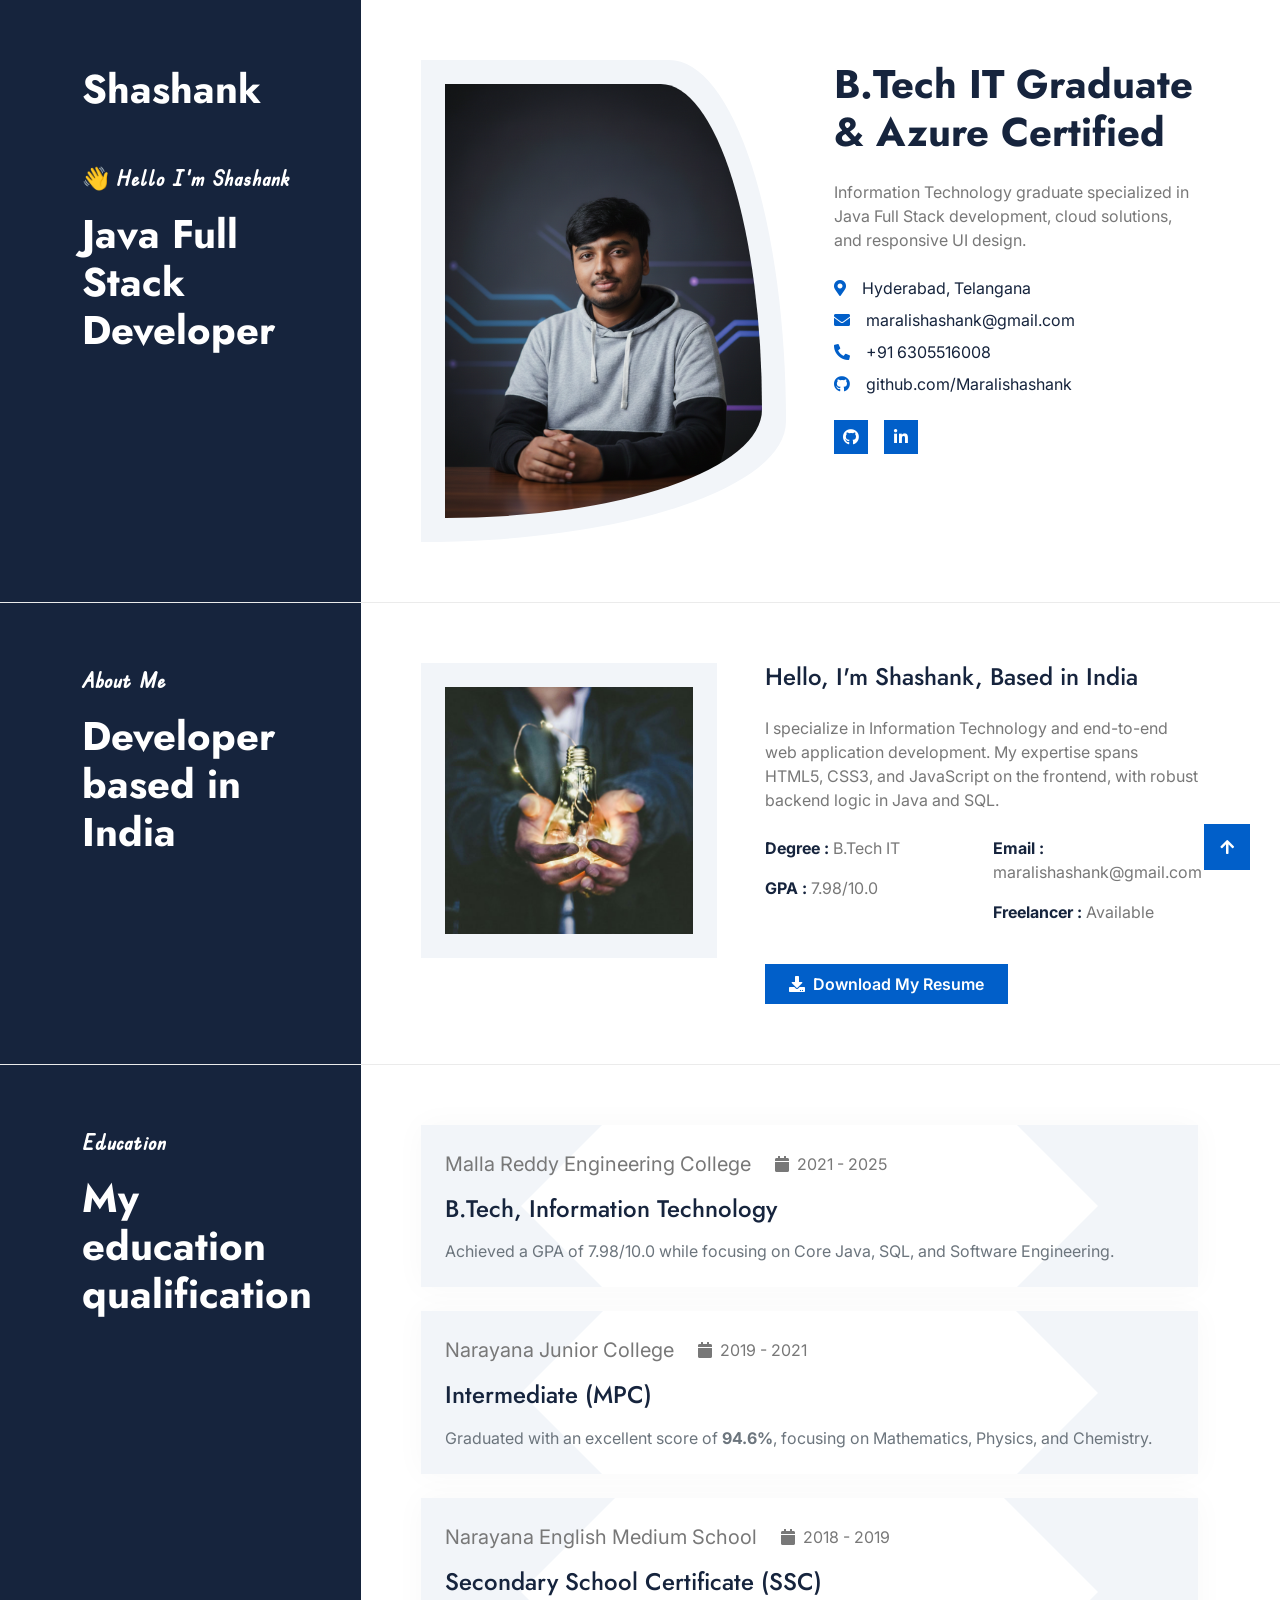
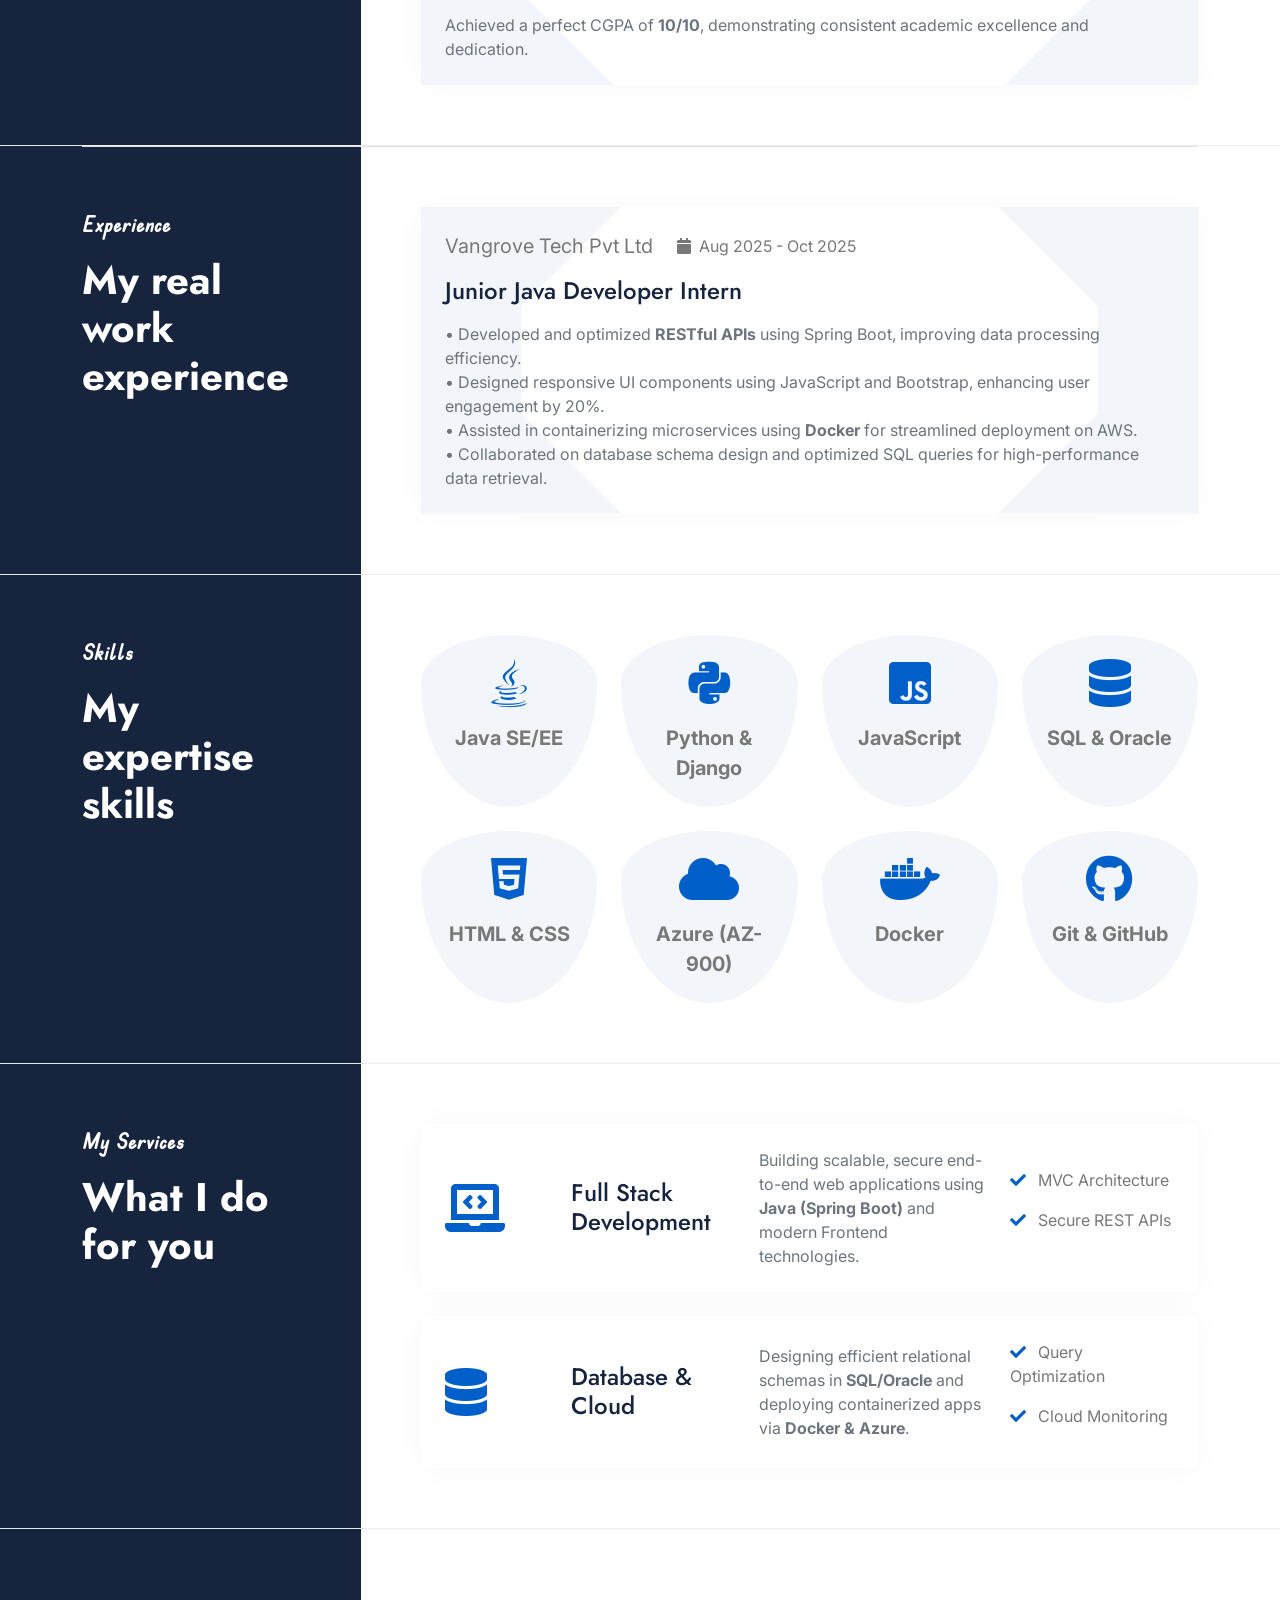
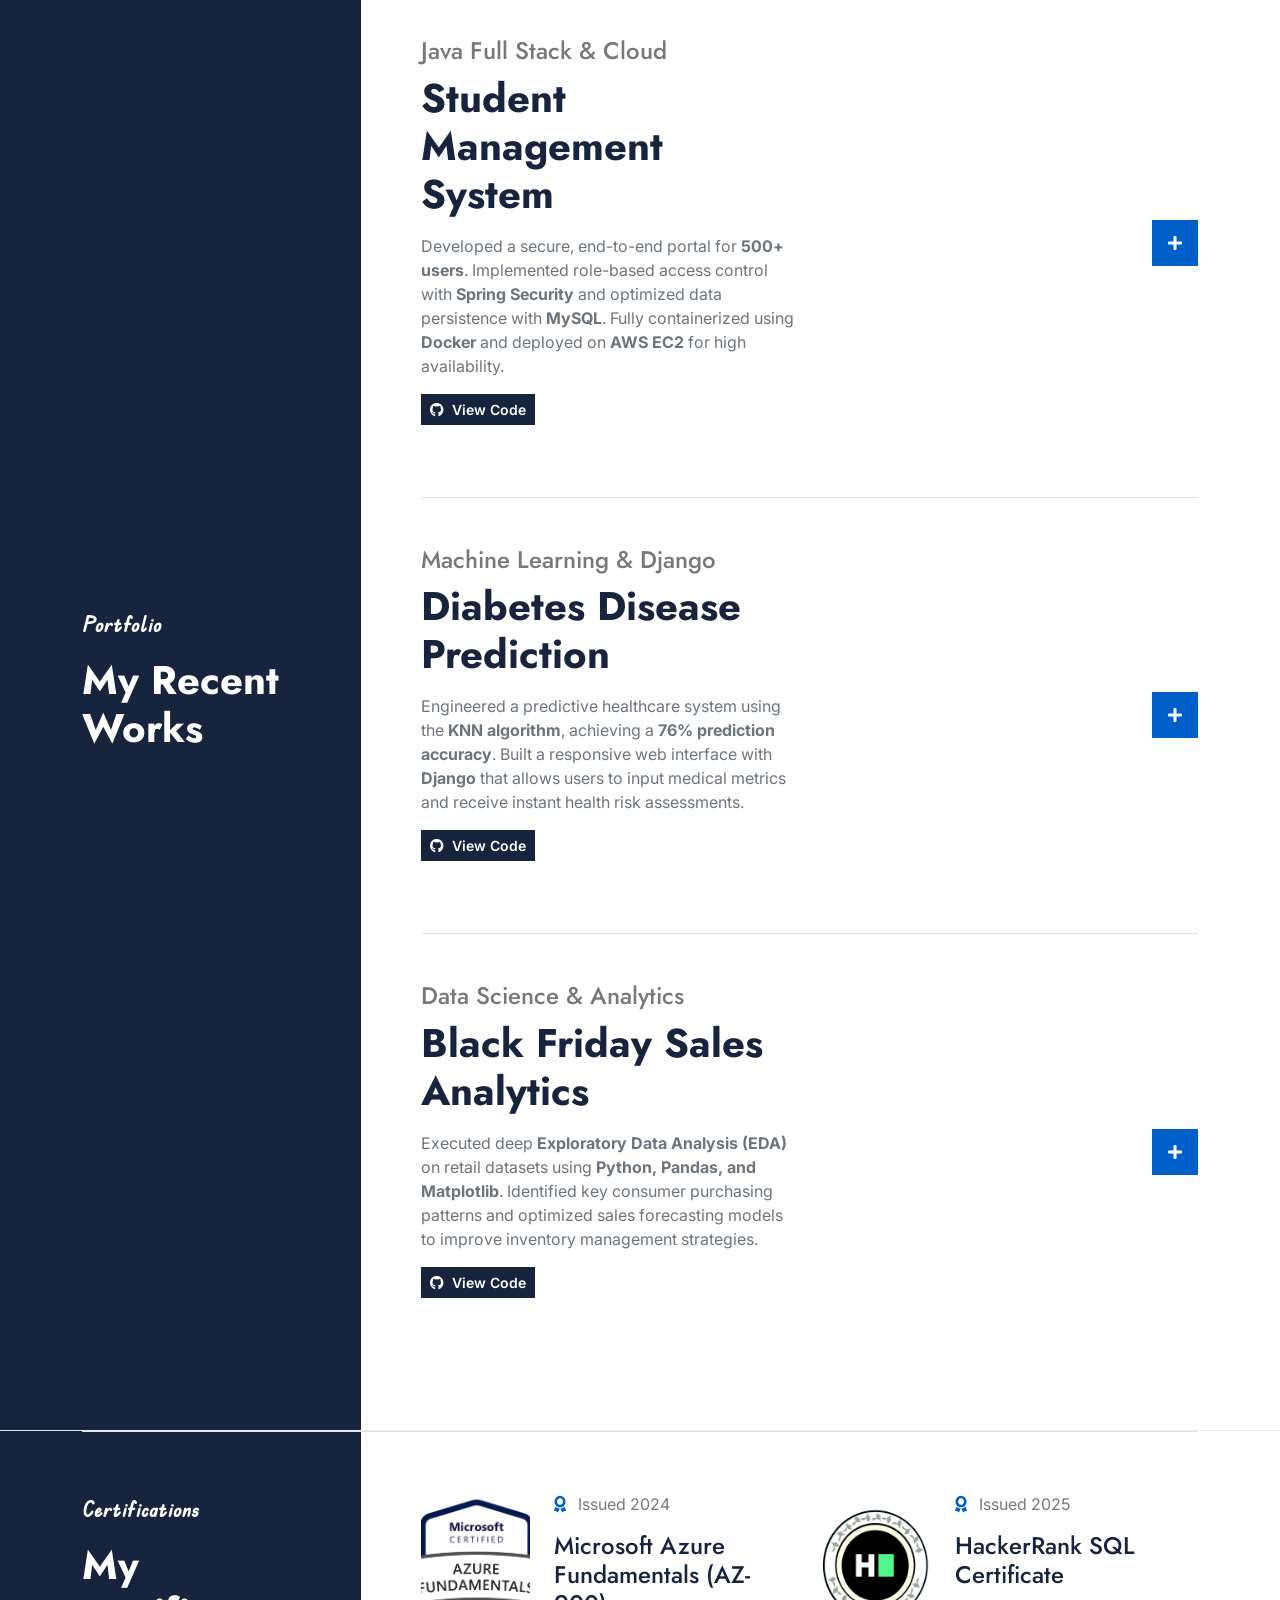
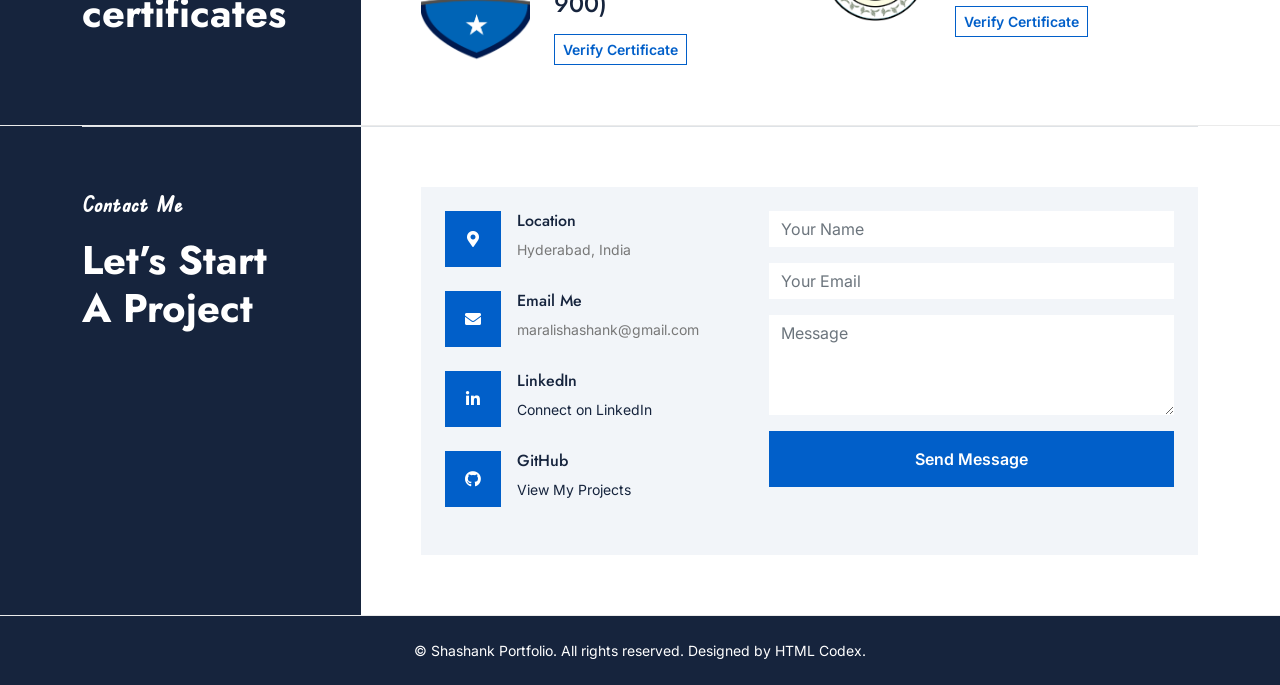
==== index.html @ cb6fc195 "Add files via upload" ====
<!DOCTYPE html>
<html lang="en">

    <head>
        <meta charset="utf-8">
        <title>Shashank portfolio</title>
        <meta content="width=device-width, initial-scale=1.0" name="viewport">
        <meta content="" name="keywords">
        <meta content="" name="description">

        <link rel="preconnect" href="https://fonts.googleapis.com">
        <link rel="preconnect" href="https://fonts.gstatic.com" crossorigin>
        <link href="https://fonts.googleapis.com/css2?family=Inter:wght@100..900&family=Edu+TAS+Beginner:wght@400..700&family=Jost:ital,wght@0,100..900;1,100..900&display=swap" rel="stylesheet">

        <link rel="stylesheet" href="https://use.fontawesome.com/releases/v5.15.4/css/all.css"/>
        <link href="https://cdn.jsdelivr.net/npm/bootstrap-icons@1.4.1/font/bootstrap-icons.css" rel="stylesheet">

        <link rel="stylesheet" href="lib/animate/animate.min.css"/>
        <link href="lib/lightbox/css/lightbox.min.css" rel="stylesheet">
        <link href="lib/owlcarousel/assets/owl.carousel.min.css" rel="stylesheet">


        <link href="css/bootstrap.min.css" rel="stylesheet">

        <link href="css/style.css" rel="stylesheet">
    </head>

    <body>

        <div id="spinner" class="show bg-white position-fixed translate-middle w-100 vh-100 top-50 start-50 d-flex align-items-center justify-content-center">
            <div class="spinner-border text-primary" style="width: 3rem; height: 3rem;" role="status">
                <span class="sr-only">Loading...</span>
            </div>
        </div>
        <div class="container-fluid" id="pigraHome">
            <div class="container">
                <div class="row g-0">
                    <div class="col-12 col-lg-3">
                        <div class="header-content bg-dark h-100 pt-6 pe-6 pb-6">
                            <a href="index.html" class="navbar-brand d-inline-flex pb-5 wow fadeInUp" data-wow-delay="0.1s">
                                <h1 class="display-6 text-white mb-0">Shashank</h1>
                            </a>
                            <div class="text-start d-flex flex-column justify-content-center wow fadeInUp" data-wow-delay="0.3s">
                                <p class="text-white sub-title">👋 Hello I'm Shashank</p>
                                <h1 class="display-6 text-white mb-0">Java Full Stack Developer</h1>
                            </div>
                        </div>
                    </div>
                    <div class="col-12 col-lg-9">
                        <div class="header-img d-flex h-100 pt-6 ps-6 pb-6">
                            <div class="row g-5">
                                <div class="col-xl-6 wow fadeInUp" data-wow-delay="0.1s">
                                    <div class="bg-light p-4" style="border-radius: 68% 32% 100% 0% / 0% 75% 25% 100%;">
                                        <img src="img/header-img.png" class="img-fluid w-100" style="border-radius: 68% 32% 100% 0% / 0% 75% 25% 100%;" alt="Image">
                                    </div>
                                </div>
                                <div class="col-xl-6 wow fadeInUp" data-wow-delay="0.3s">
                                    <h1 class="display-6 mb-4">B.Tech IT Graduate & Azure Certified</h1>
                                    <p class="mb-4">Information Technology graduate specialized in Java Full Stack development, cloud solutions, and responsive UI design.
                                    </p>
                                    <div class="d-flex align-items-center mb-2">
                                        <i class="fas fa-map-marker-alt text-primary me-3"></i>
                                        <p class="text-dark mb-0">Hyderabad, Telangana</p>
                                    </div>
                                    <div class="d-flex align-items-center mb-2">
                                        <i class="fas fa-envelope text-primary me-3"></i>
                                        <p class="text-dark mb-0">maralishashank@gmail.com</p>
                                    </div>
                                    <div class="d-flex align-items-center mb-2">
                                        <i class="fa fa-phone-alt text-primary me-3"></i>
                                        <p class="text-dark mb-0">+91 6305516008</p>
                                    </div>
                                    <div class="d-flex align-items-center mb-4 text-start">
                                        <i class="fab fa-github text-primary me-3"></i>
                                        <p class="text-dark mb-0">github.com/Maralishashank</p>
                                    </div>
                                    <div class="d-flex">
                                        <a class="btn btn-primary btn-sm-square me-3" href="https://github.com/Maralishashank"><i class="fab fa-github text-white"></i></a>
                                        <a class="btn btn-primary btn-sm-square me-3" href="https://linkedin.com/in/marali-shashank"><i class="fab fa-linkedin-in text-white"></i></a>
                                    </div>
                                </div>
                            </div>
                        </div>
                    </div>
                </div>
            </div>
        </div>
        <div class="container-fluid" id="pigraAbout">
            <div class="container">
                <div class="row g-0">
                    <div class="col-12 col-lg-3">
                        <div class="about-header bg-dark h-100 pt-6 pe-6 pb-6">
                            <div class="text-start d-flex flex-column justify-content-center wow fadeInUp" data-wow-delay="0.1s">
                                <p class="text-white sub-title">About Me</p>
                                <h1 class="display-6 text-white mb-0">Developer based in India</h1>
                            </div>
                        </div>
                    </div>
                    <div class="col-12 col-lg-9">
                        <div class="about-content h-100 pt-6 ps-6 pb-6">
                            <div class="row g-5">
                                <div class="col-xl-5">
                                    <div class="about-img bg-light p-4 wow fadeInUp" data-wow-delay="0.1s">
                                        <img src="img/about.jpg" class="img-fluid w-100" alt="Image">
                                        <div class="sosial-icon">
                                            <a class="btn btn-primary btn-sm-square mb-3" href="https://github.com/Maralishashank"><i class="fab fa-github text-white"></i></a>
                                            <a class="btn btn-primary btn-sm-square mb-3" href="https://linkedin.com/in/marali-shashank"><i class="fab fa-linkedin-in text-white"></i></a>
                                        </div>
                                    </div>
                                </div>
                                <div class="col-xl-7 wow fadeInUp" data-wow-delay="0.3s">
                                    <h4 class="mb-4">Hello, I'm Shashank, Based in India</h4>
                                    <p class="mb-4 text-start">I specialize in Information Technology and end-to-end web application development. My expertise spans HTML5, CSS3, and JavaScript on the frontend, with robust backend logic in Java and SQL.
                                    </p>
                                    <div class="row g-4 mb-4 text-start">
                                        <div class="col-6">
                                            <p><strong class="fw-bold text-dark">Degree :</strong> B.Tech IT</p>
                                            <p><strong class="fw-bold text-dark">GPA :</strong> 7.98/10.0</p>
                                        </div>
                                        <div class="col-6">
                                            <p><strong class="fw-bold text-dark">Email :</strong> maralishashank@gmail.com</p>
                                            <p><strong class="fw-bold text-dark">Freelancer :</strong> Available</p>
                                        </div>
                                    </div>
                                    <div class="text-start">
                                        <a href="img/resume.pdf" class="btn btn-primary py-2 px-4" download> <i class="fas fa-download me-2"></i>Download My Resume</a>
                                    </div>
                                </div>
                            </div>
                        </div>
                    </div>
                </div>
            </div>
        </div>
        <div class="container-fluid">
            <div class="container">
                <div class="row g-0">
                    <div class="col-lg-3">
                        <div class="education-header bg-dark h-100 pt-6 pe-6 pb-6">
                            <div class="text-start d-flex flex-column justify-content-center wow fadeInUp" data-wow-delay="0.1s">
                                <p class="text-white sub-title">Education</p>
                                <h1 class="display-6 text-white mb-0">My education qualification</h1>
                            </div>
                        </div>
                    </div>
                    <div class="col-lg-9">
                        <div class="education-content h-100 pt-6 ps-6 pb-6">
                            <div class="row g-4 text-start">
                                <div class="col-12">
                                    <div class="education-item rounded p-4 h-100 wow fadeInUp" data-wow-delay="0.1s">
                                        <div class="d-flex align-items-center mb-3">
                                            <p class="fs-5 mb-0 me-4">Malla Reddy Engineering College</p>
                                            <div>
                                                <span class="fa fa-calendar me-1"></span> 2021 - 2025
                                            </div>
                                        </div>
                                        <h4 class="mb-3">B.Tech, Information Technology</h4>
                                        <p class="mb-0 text-muted">Achieved a GPA of 7.98/10.0 while focusing on Core Java, SQL, and Software Engineering.</p>
                                    </div>
                                </div>
                                <div class="col-12">
                                    <div class="education-item rounded p-4 h-100 wow fadeInUp" data-wow-delay="0.3s">
                                        <div class="d-flex align-items-center mb-3">
                                            <p class="fs-5 mb-0 me-4">Narayana Junior College</p>
                                            <div>
                                                <span class="fa fa-calendar me-1"></span> 2019 - 2021
                                            </div>
                                        </div>
                                        <h4 class="mb-3">Intermediate (MPC)</h4>
                                        <p class="mb-0 text-muted">Graduated with an excellent score of <strong>94.6%</strong>, focusing on Mathematics, Physics, and Chemistry.</p>
                                    </div>
                                </div>
                                <div class="col-12">
                                    <div class="education-item rounded p-4 h-100 wow fadeInUp" data-wow-delay="0.5s">
                                        <div class="d-flex align-items-center mb-3">
                                            <p class="fs-5 mb-0 me-4">Narayana English Medium School</p>
                                            <div>
                                                <span class="fa fa-calendar me-1"></span> 2018 - 2019
                                            </div>
                                        </div>
                                        <h4 class="mb-3">Secondary School Certificate (SSC)</h4>
                                        <p class="mb-0 text-muted">Achieved a perfect CGPA of <strong>10/10</strong>, demonstrating consistent academic excellence and dedication.</p>
                                    </div>
                                </div>
                            </div>
                        </div>
                    </div>
                </div>
            </div>
        </div>
        <div class="container-fluid">
            <div class="container">
                <div class="row g-0 border-top">
                    <div class="col-lg-3">
                        <div class="experience-header bg-dark h-100 pt-6 pe-6 pb-6">
                            <div class="text-start d-flex flex-column justify-content-center wow fadeInUp" data-wow-delay="0.1s">
                                <p class="text-white sub-title">Experience</p>
                                <h1 class="display-6 text-white mb-0">My real work experience</h1>
                            </div>
                        </div>
                    </div>
                    <div class="col-lg-9">
                        <div class="experience-content h-100 pt-6 ps-6 pb-6">
                            <div class="row g-4 text-start">
                                <div class="col-12">
                                    <div class="experience-item rounded p-4 h-100 wow fadeInUp" data-wow-delay="0.1s">
                                        <div class="d-flex align-items-center mb-3">
                                            <p class="fs-5 mb-0 me-4">Vangrove Tech Pvt Ltd</p>
                                            <div><span class="fa fa-calendar me-1"></span> Aug 2025 - Oct 2025</div>
                                        </div>
                                        <h4 class="mb-3">Junior Java Developer Intern</h4>
                                        <p class="mb-0 text-muted">
                                            • Developed and optimized <strong>RESTful APIs</strong> using Spring Boot, improving data processing efficiency.<br>
                                            • Designed responsive UI components using JavaScript and Bootstrap, enhancing user engagement by 20%.<br>
                                            • Assisted in containerizing microservices using <strong>Docker</strong> for streamlined deployment on AWS.<br>
                                            • Collaborated on database schema design and optimized SQL queries for high-performance data retrieval.
                                        </p>
                                   </div>
                                </div>
                            </div>
                        </div>
                    </div>
                </div>
            </div>
        </div>
        <div class="container-fluid" id="pigraSkills">
            <div class="container">
                <div class="row g-0">
                    <div class="col-lg-3">
                        <div class="skills-header h-100 bg-dark pt-6 pe-6 pb-6 text-start">
                            <div class="text-start d-flex flex-column justify-content-center wow fadeInUp" data-wow-delay="0.1s">
                                <p class="text-white sub-title">Skills</p>
                                <h1 class="display-6 text-white mb-0">My expertise skills</h1>
                            </div>
                        </div>
                    </div>
                    <div class="col-lg-9">
                        <div class="skills-content h-100 pt-6 ps-6 pb-6">
                            <div class="row g-4">
                                <div class="col-6 col-md-4 col-lg-4 col-xl-3">
                                    <div class="skills-item text-center rounded p-4 h-100 wow fadeInUp" data-wow-delay="0.1s">
                                        <div class="text-primary text-center mb-3"><span class="fab fa-java fa-3x"></span></div>
                                        <p class="mb-0 fw-bold fs-5">Java SE/EE</p>
                                    </div>
                                </div>
                                <div class="col-6 col-md-4 col-lg-4 col-xl-3">
                                    <div class="skills-item text-center rounded p-4 h-100 wow fadeInUp" data-wow-delay="0.2s">
                                        <div class="text-primary text-center mb-3"><span class="fab fa-python fa-3x"></span></div>
                                        <p class="mb-0 fw-bold fs-5">Python & Django</p>
                                    </div>
                                </div>
                                <div class="col-6 col-md-4 col-lg-4 col-xl-3">
                                    <div class="skills-item text-center rounded p-4 h-100 wow fadeInUp" data-wow-delay="0.3s">
                                        <div class="text-primary text-center mb-3"><span class="fab fa-js-square fa-3x"></span></div>
                                        <p class="mb-0 fw-bold fs-5">JavaScript</p>
                                    </div>
                                </div>
                                <div class="col-6 col-md-4 col-lg-4 col-xl-3">
                                    <div class="skills-item text-center rounded p-4 h-100 wow fadeInUp" data-wow-delay="0.4s">
                                        <div class="text-primary text-center mb-3"><span class="fas fa-database fa-3x"></span></div>
                                        <p class="mb-0 fw-bold fs-5">SQL & Oracle</p>
                                    </div>
                                </div>
                                <div class="col-6 col-md-4 col-lg-4 col-xl-3">
                                    <div class="skills-item text-center rounded p-4 h-100 wow fadeInUp" data-wow-delay="0.5s">
                                        <div class="text-primary text-center mb-3"><span class="fab fa-html5 fa-3x"></span></div>
                                        <p class="mb-0 fw-bold fs-5">HTML & CSS</p>
                                    </div>
                                </div>
                                <div class="col-6 col-md-4 col-lg-4 col-xl-3">
                                    <div class="skills-item text-center rounded p-4 h-100 wow fadeInUp" data-wow-delay="0.6s">
                                        <div class="text-primary text-center mb-3"><span class="fas fa-cloud fa-3x"></span></div>
                                        <p class="mb-0 fw-bold fs-5">Azure (AZ-900)</p>
                                    </div>
                                </div>
                                <div class="col-6 col-md-4 col-lg-4 col-xl-3">
                                    <div class="skills-item text-center rounded p-4 h-100 wow fadeInUp" data-wow-delay="0.7s">
                                        <div class="text-primary text-center mb-3"><span class="fab fa-docker fa-3x"></span></div>
                                        <p class="mb-0 fw-bold fs-5">Docker</p>
                                    </div>
                                </div>
                                <div class="col-6 col-md-4 col-lg-4 col-xl-3">
                                    <div class="skills-item text-center rounded p-4 h-100 wow fadeInUp" data-wow-delay="0.8s">
                                        <div class="text-primary text-center mb-3"><span class="fab fa-github fa-3x"></span></div>
                                        <p class="mb-0 fw-bold fs-5">Git & GitHub</p>
                                    </div>
                                </div>
                            </div>
                        </div>
                    </div>
                </div>
            </div>
        </div>
        <div class="container-fluid" id="pigraService">
            <div class="container">
                <div class="row g-0">
                    <div class="col-lg-3">
                        <div class="service-header h-100 bg-dark pt-6 pe-6 pb-6">
                            <div class="text-start d-flex flex-column justify-content-center wow fadeInUp" data-wow-delay="0.1s">
                                <p class="text-white sub-title">My Services</p>
                                <h1 class="display-6 text-white mb-0">What I do for you</h1>
                            </div>
                        </div>
                    </div>
                    <div class="col-lg-9 text-start">
                        <div class="service-content h-100 pt-6 ps-6 pb-6">
                            <div class="row g-4">
    <div class="col-12">
        <div class="service-item p-4 wow fadeInUp" data-wow-delay="0.1s">
            <div class="row g-4 align-items-center">
                <div class="col-xl-2"><i class="fas fa-laptop-code fa-3x text-primary"></i></div>
                <div class="col-xl-3"><a href="#" class="h4 mb-0">Full Stack Development</a></div>
                <div class="col-xl-4"><p class="mb-0 text-muted">Building scalable, secure end-to-end web applications using <strong>Java (Spring Boot)</strong> and modern Frontend technologies.</p></div>
                <div class="col-xl-3">
                    <p><i class="fa fa-check me-2 text-primary"></i> MVC Architecture</p>
                    <p><i class="fa fa-check me-2 text-primary"></i> Secure REST APIs</p>
                </div>
            </div>
        </div>
    </div>
    <div class="col-12">
        <div class="service-item p-4 wow fadeInUp" data-wow-delay="0.3s">
            <div class="row g-4 align-items-center">
                <div class="col-xl-2"><i class="fas fa-database fa-3x text-primary"></i></div>
                <div class="col-xl-3"><a href="#" class="h4 mb-0">Database & Cloud</a></div>
                <div class="col-xl-4"><p class="mb-0 text-muted">Designing efficient relational schemas in <strong>SQL/Oracle</strong> and deploying containerized apps via <strong>Docker & Azure</strong>.</p></div>
                <div class="col-xl-3">
                    <p><i class="fa fa-check me-2 text-primary"></i> Query Optimization</p>
                    <p><i class="fa fa-check me-2 text-primary"></i> Cloud Monitoring</p>
                </div>
            </div>
        </div>
    </div>
</div>
                        </div>
                    </div>
                </div>
            </div>
        </div>
        <div class="container-fluid" id="pigraPortfolio">
    <div class="container text-start">
        <div class="row g-0">
            <div class="col-lg-3">
    <div class="portfolio-header h-100 bg-dark pt-6 pe-6 pb-6 d-flex align-items-center">
        <div class="text-start wow fadeInUp" data-wow-delay="0.1s">
            <p class="text-white sub-title">Portfolio</p>
            <h1 class="display-6 text-white mb-0">My Recent Works</h1>
        </div>
    </div>
</div>
            <div class="col-lg-9 text-start">
                <div class="portfolio-content h-100 pt-6 ps-6 pb-6">
                    
                    <div class="portfolio-item py-5 border-bottom wow fadeInUp" data-wow-delay="0.1s">
                        <div class="row g-4 align-items-center">
                            <div class="col-xl-6">
                                <h4 class="text-body">Java Full Stack & Cloud</h4>
                                <h1 class="display-6 mb-3">Student Management System</h1>
                                <p class="mb-3 text-muted">Developed a secure, end-to-end portal for <strong>500+ users</strong>. Implemented role-based access control with <strong>Spring Security</strong> and optimized data persistence with <strong>MySQL</strong>. Fully containerized using <strong>Docker</strong> and deployed on <strong>AWS EC2</strong> for high availability.</p>
                                <div class="d-flex gap-2 mb-4">
                                    <a href="https://github.com/Maralishashank/Student_management_System" target="_blank" class="btn btn-sm btn-dark"><i class="fab fa-github me-2"></i>View Code</a>
                                </div>
                            </div>
                            <div class="col-9 col-xl-4">
                                <div class="portfolio-img">
                                    <div class="portfolio-img-inner rounded border shadow-sm">
                                        <img src="img/student-ss.png" class="img-fluid w-100" alt="Student Portal">
                                    </div>
                                </div>
                            </div>
                            <div class="col-3 col-xl-2">
                                <div class="view-img">
                                    <a href="img/student-ss.png" class="btn btn-primary btn-lg-square" data-lightbox="Portfolio-1">
                                        <i class="fas fa-plus"></i>
                                    </a>
                                    <a href="img/student-ss-2.png" class="d-none" data-lightbox="Portfolio-1"></a>
                                </div>
                            </div>
                        </div>
                    </div>

                    <div class="portfolio-item py-5 border-bottom wow fadeInUp" data-wow-delay="0.3s">
                        <div class="row g-4 align-items-center">
                            <div class="col-xl-6">
                                <h4 class="text-body">Machine Learning & Django</h4>
                                <h1 class="display-6 mb-3">Diabetes Disease Prediction</h1>
                                <p class="mb-3 text-muted">Engineered a predictive healthcare system using the <strong>KNN algorithm</strong>, achieving a <strong>76% prediction accuracy</strong>. Built a responsive web interface with <strong>Django</strong> that allows users to input medical metrics and receive instant health risk assessments.</p>
                                <div class="d-flex gap-2 mb-4">
                                    <a href="https://github.com/Maralishashank/Diabetes-Disease-Prediction" target="_blank" class="btn btn-sm btn-dark"><i class="fab fa-github me-2"></i>View Code</a>
                                </div>
                            </div>
                            <div class="col-9 col-xl-4">
                                <div class="portfolio-img">
                                    <div class="portfolio-img-inner rounded border shadow-sm">
                                        <img src="img/diabities.png" class="img-fluid w-100" alt="Diabetes ML">
                                    </div>
                                </div>
                            </div>
                            <div class="col-3 col-xl-2">
                                <div class="view-img">
                                    <a href="img/diabities.png" class="btn btn-primary btn-lg-square" data-lightbox="Portfolio-2">
                                        <i class="fas fa-plus"></i>
                                    </a>
                                </div>
                            </div>
                        </div>
                    </div>

                    <div class="portfolio-item py-5 wow fadeInUp" data-wow-delay="0.5s">
                        <div class="row g-4 align-items-center">
                            <div class="col-xl-6">
                                <h4 class="text-body">Data Science & Analytics</h4>
                                <h1 class="display-6 mb-3">Black Friday Sales Analytics</h1>
                                <p class="mb-3 text-muted">Executed deep <strong>Exploratory Data Analysis (EDA)</strong> on retail datasets using <strong>Python, Pandas, and Matplotlib</strong>. Identified key consumer purchasing patterns and optimized sales forecasting models to improve inventory management strategies.</p>
                                <div class="d-flex gap-2 mb-4">
                                    <a href="https://github.com/Maralishashank" target="_blank" class="btn btn-sm btn-dark"><i class="fab fa-github me-2"></i>View Code</a>
                                </div>
                            </div>
                            <div class="col-9 col-xl-4">
                                <div class="portfolio-img">
                                    <div class="portfolio-img-inner rounded border shadow-sm">
                                        <img src="img/black.webp" class="img-fluid w-100" alt="Sales Prediction">
                                    </div>
                                </div>
                            </div>
                            <div class="col-3 col-xl-2">
                                <div class="view-img">
                                    <a href="img/black.webp" class="btn btn-primary btn-lg-square" data-lightbox="Portfolio-3">
                                        <i class="fas fa-plus"></i>
                                    </a>
                                </div>
                            </div>
                        </div>
                    </div>

                </div>
            </div>
        </div>
    </div>
</div>
        <div class="container-fluid" id="pigraCert">
            <div class="container text-start">
                <div class="row g-0 border-top">
                    <div class="col-lg-3">
                        <div class="blog-header h-100 bg-dark pt-6 pe-6 pb-6 text-white">
                            <p class="text-white sub-title">Certifications</p>
                            <h1 class="display-6 text-white mb-0">My certificates</h1>
                        </div>
                    </div>
                    <div class="col-lg-9">
                        <div class="blog-content h-100 pt-6 ps-6 pb-6">
                            <div class="row g-4">
                                <div class="col-xl-6">
                                    <div class="blog-item wow fadeInUp" data-wow-delay="0.1s">
                                        <div class="row g-4">
                                            <div class="col-4">
                                                <div class="blog-item-img bg-dark h-100">
                                                    <a href="https://www.credly.com/badges/4963fa76-0e9c-41cc-95fa-dd4970b5bbac" target="_blank">
                                                        <img src="img/azure-cert.png" class="img-fluid w-100 h-100" style="object-fit: cover;" alt="Azure">
                                                    </a>
                                                </div>
                                            </div>
                                            <div class="col-8 text-start">
                                                <div class="h-100">
                                                    <p class="text-body mb-3"><i class="fa fa-award me-2 text-primary"></i> Issued 2024</p>
                                                    <a href="https://www.credly.com/badges/4963fa76-0e9c-41cc-95fa-dd4970b5bbac" target="_blank" class="d-inline-block h4 mb-2">Microsoft Azure Fundamentals (AZ-900)</a>
                                                    <br>
                                                    <a href="https://www.credly.com/badges/4963fa76-0e9c-41cc-95fa-dd4970b5bbac" target="_blank" class="btn btn-sm btn-outline-primary mt-2">Verify Certificate</a>
                                                </div>
                                            </div>
                                        </div>
                                    </div>
                                </div>
                                <div class="col-xl-6">
                                    <div class="blog-item wow fadeInUp" data-wow-delay="0.3s">
                                        <div class="row g-4">
                                            <div class="col-4">
                                                <div class="blog-item-img bg-dark h-100">
                                                    <a href="https://www.hackerrank.com/certificates/547daea697c2" target="_blank">
                                                        <img src="img/hackerrank-cert.png" class="img-fluid w-100 h-100" style="object-fit: cover;" alt="HackerRank">
                                                    </a>
                                                </div>
                                            </div>
                                            <div class="col-8 text-start">
                                                <div class="h-100">
                                                    <p class="text-body mb-3"><i class="fa fa-award me-2 text-primary"></i> Issued 2025</p>
                                                    <a href="https://www.hackerrank.com/certificates/547daea697c2" target="_blank" class="d-inline-block h4 mb-2">HackerRank SQL Certificate</a>
                                                    <br>
                                                    <a href="https://www.hackerrank.com/certificates/547daea697c2" target="_blank" class="btn btn-sm btn-outline-primary mt-2">Verify Certificate</a>
                                                </div>
                                            </div>
                                        </div>
                                    </div>
                                </div>
                            </div> </div> </div> </div> </div> </div> <div class="container-fluid" id="pigraContact">
            <div class="container text-start">
                <div class="row g-0 border-top">
                    <div class="col-lg-3">
                        <div class="contact-header h-100 bg-dark pt-6 pe-6 pb-6 text-white">
                            <p class="text-white sub-title">Contact Me</p>
                            <h1 class="display-6 text-white mb-0">Let’s Start A Project</h1>
                        </div>
                    </div>
                    <div class="col-lg-9">
                        <div class="contact-content h-100 pt-6 ps-6 pb-6">
                            <div class="bg-light p-4">
                                <div class="row g-5">
                                    <div class="col-xl-5">
    <div class="d-flex mb-4">
        <div class="btn-xl-square bg-primary text-white me-3"><i class="fas fa-map-marker-alt"></i></div>
        <div><h6>Location</h6><p class="mb-0 small">Hyderabad, India</p></div>
    </div>
    
    <div class="d-flex mb-4">
        <div class="btn-xl-square bg-primary text-white me-3"><i class="fas fa-envelope"></i></div>
        <div><h6>Email Me</h6><p class="mb-0 small text-break">maralishashank@gmail.com</p></div>
    </div>

    <div class="d-flex mb-4">
        <div class="btn-xl-square bg-primary text-white me-3"><i class="fab fa-linkedin-in"></i></div>
        <div>
            <h6>LinkedIn</h6>
            <p class="mb-0 small">
                <a href="https://www.linkedin.com/in/marali-shashank" target="_blank" class="text-dark">Connect on LinkedIn</a>
            </p>
        </div>
    </div>

    <div class="d-flex mb-4">
        <div class="btn-xl-square bg-primary text-white me-3"><i class="fab fa-github"></i></div>
        <div>
            <h6>GitHub</h6>
            <p class="mb-0 small">
                <a href="https://github.com/Maralishashank" target="_blank" class="text-dark">View My Projects</a>
            </p>
        </div>
    </div>
</div>
                                    <div class="col-xl-7">
                                       <form action="https://formspree.io/f/xjggkvag" method="POST">
    <div class="row g-3">
        <div class="col-12">
            <input type="text" name="name" class="form-control border-0 bg-white" placeholder="Your Name" required>
        </div>
        
        <div class="col-12">
            <input type="email" name="email" class="form-control border-0 bg-white" placeholder="Your Email" required>
        </div>
        
        <div class="col-12">
            <textarea name="message" class="form-control border-0 bg-white" placeholder="Message" style="height: 100px" required></textarea>
        </div>
        
        <input type="hidden" name="_subject" value="New Portfolio Message!">
        
        <div class="col-12">
            <button class="btn btn-primary w-100 py-3" type="submit">Send Message</button>
        </div>
    </div>
</form>
                                    </div>
                                </div>
                            </div>
                        </div>
                    </div>
                </div>
            </div>
        </div>
        <div class="container-fluid footer bg-dark text-white p-4 text-center border-0">
            <p class="mb-0 small">&copy; Shashank Portfolio. All rights reserved. Designed by HTML Codex.</p>
        </div>

        <a href="#" class="btn btn-primary btn-lg-square back-to-top"><i class="fa fa-arrow-up"></i></a>   
        <script>
            const form = document.querySelector('form[action^="https://formspree.io"]');
    
            form.onsubmit = async (e) => {
            e.preventDefault(); // Stop the page from refreshing
            const data = new FormData(form);
            const response = await fetch(form.action, {
                method: 'POST',
                body: data,
                headers: {
                    'Accept': 'application/json'
                }
            });
            if (response.ok) {
                alert("✅ Thanks, Shashank! Your message has been sent successfully.");
                form.reset(); // This clears the Name, Email, and Message boxes
            } else {
                alert("❌ Oops! There was a problem sending your message.");
            }
            };
        </script>
        <script src="https://ajax.googleapis.com/ajax/libs/jquery/3.6.4/jquery.min.js"></script>
        <script src="https://cdn.jsdelivr.net/npm/bootstrap@5.0.0/dist/js/bootstrap.bundle.min.js"></script>
        <script src="lib/wow/wow.min.js"></script>
        <script src="js/main.js"></script>
    </body>
</html>
---- css/style.css ----
/*** Spinner Start ***/
#spinner {
    opacity: 0;
    visibility: hidden;
    transition: opacity .5s ease-out, visibility 0s linear .5s;
    z-index: 99999;
}

#spinner.show {
    transition: opacity .5s ease-out, visibility 0s linear 0s;
    visibility: visible;
    opacity: 1;
}
/*** Spinner End ***/

.back-to-top {
    position: fixed;
    right: 30px;
    bottom: 30px;
    transition: 0.5s;
    z-index: 99;
}


/*** Button Start ***/
.btn {
    font-weight: 600;
    transition: .5s;
}

.btn-square {
    width: 32px;
    height: 32px;
}

.btn-sm-square {
    width: 34px;
    height: 34px;
}

.btn-md-square {
    width: 40px;
    height: 40px;
}

.btn-lg-square {
    width: 46px;
    height: 46px;
}

.btn-xl-square {
    width: 56px;
    height: 56px;
}

.btn-square,
.btn-sm-square,
.btn-md-square,
.btn-lg-square,
.btn-xl-square {
    padding: 0;
    display: flex;
    align-items: center;
    justify-content: center;
    font-weight: normal;
}

.btn.btn-primary {
    color: var(--bs-white);
    border: none;
}

.btn.btn-primary:hover {
    background: var(--bs-dark);
    color: var(--bs-white);
}

.btn.btn-light {
    color: var(--bs-primary);
    border: none;
}

.btn.btn-light:hover {
    color: var(--bs-white);
    background: var(--bs-primary);
}


.pt-6 {
    padding-top: 60px;
}

.ps-6 {
    padding-left: 60px;
}

.pe-6 {
    padding-right: 60px;
}

.pb-6 {
    padding-bottom: 60px;
}


.sub-title {
    font-family: "Edu TAS Beginner", cursive;
    font-weight: 700;
    font-size: 22px;
}


.container-fluid {
    position: relative;
    border-bottom: 1px solid rgba(0, 0, 0, .08);
}

@media (min-width: 992px) {
    .container-fluid::before {
        content: "";
        position: absolute;
        width: 15%;
        height: 100%;
        top: 0;
        left: 0;
        background: var(--bs-dark);
        z-index: -1;
    }
}

@media (max-width: 991px) {
    .container-fluid {
        border: none;
    }

    .container-fluid .header-content,
    .container-fluid .about-header,
    .container-fluid .education-header,
    .container-fluid .experience-header,
    .container-fluid .skills-header,
    .container-fluid .service-header,
    .container-fluid .portfolio-header,
    .container-fluid .blog-header,
    .container-fluid .testimonial-header,
    .container-fluid .contact-header {
        padding: 25px;
    }

    .container-fluid .header-img,
    .container-fluid .about-content,
    .container-fluid .education-content,
    .container-fluid .experience-content,
    .container-fluid .skills-content,
    .container-fluid .service-content,
    .container-fluid .portfolio-content,
    .container-fluid .blog-content,
    .container-fluid .testimonial-content,
    .container-fluid .contact-content {
        padding-left: 0;
        padding-top: 25px;
    }
}


/*** Navbar Start ***/
.nav-section {
    position: relative;
}

.nav-section .navbar {
    position: fixed;
    width: 100%;
    height: 100vh;
    top: 50%;
    right: calc(40px - 100%);
    transform: translateY(-50%);
    z-index: 99;
}

.navbar.navbar-light {
    background: transparent;
    width: 100%;
}

.navbar .navbar-nav {
    display: flex;
    align-items: center;
    justify-content: center;
}

.navbar .navbar-nav .nav-link {
    width: 100%;
    display: flex;
    align-items: center;
    
}

.navbar-nav .nav-link span {
    width: 40px; 
    height: 40px;
    margin-right: 8px;
    border-right: 1px solid rgba(0, 0, 0, .08);
    display: flex;
    align-items: center;
    justify-content: center;
    background: transparent;
    color: var(--bs-body);
    transition: 0.5s;
}

.nav-section .navbar .navbar-nav .nav-item {
    height: 40px;
    padding: 0;
    margin-bottom: 3px;
    border: 1px solid rgba(0, 0, 0, .08);
    background: var(--bs-white);
    color: var(--bs-body);
    font-size: 14px;
    font-weight: 700;
    transition: 0.5s;
}

.nav-section .navbar .navbar-nav .nav-item:hover {
    margin-right: calc(100% + 40px);
    color: var(--bs-primary);
}
/*** Navbar End ***/


/*** About Start ***/
.about-content .about-img {
    position: relative;
    overflow: hidden;
}

.about-content .about-img .sosial-icon {
    position: absolute;
    width: 100%;
    height: 100%;
    top: -100%;
    left: 0;
    padding: 50px;
    background: rgba(0, 0, 0, .04);
    transition: 0.5s;
}

.about-content .about-img:hover .sosial-icon {
    top: 0;
}
/*** About End ***/


/*** Education Start ***/
.education-content .education-item {
    position: relative;
    overflow: hidden;
    box-shadow: 0 0 30px rgba(0, 0, 0, .03);
    transition: 0.5s;
    z-index: 1;
}

.education-content .education-item:hover {
    box-shadow: 0 0 30px rgba(0, 0, 0, .08);
}

.education-content .education-item::after {
    content: "";
    position: absolute;
    width: 25%;
    height: 100%;
    top: 50%;
    left: 0;
    padding: 0;
    transform: translateY(-50%);
    border: 100px solid;
    border-color: var(--bs-light) transparent var(--bs-light) var(--bs-light);
    z-index: -1;
}

.education-content .education-item::before {
    content: "";
    position: absolute;
    width: 25%;
    height: 100%;
    top: 50%;
    right: 0;
    transform: translateY(-50%);
    border: 100px solid;
    border-color: var(--bs-light) var(--bs-light) var(--bs-light) transparent;
    z-index: -1;
}
/*** Education End ***/


/*** Experience start ***/
.experience-content .experience-item {
    position: relative;
    overflow: hidden;
    box-shadow: 0 0 30px rgba(0, 0, 0, .03);
    transition: 0.5s;
    z-index: 1;
}

.experience-content .experience-item:hover {
    box-shadow: 0 0 30px rgba(0, 0, 0, .08);
}

.experience-content .experience-item::after {
    content: "";
    position: absolute;
    width: 2px;
    height: 100%;
    top: 50%;
    left: 0;
    padding: 0;
    transform: translateY(-50%);
    border: 100px solid;
    border-color: var(--bs-light) transparent var(--bs-light) var(--bs-light);
    z-index: -1;

}

.experience-content .experience-item::before {
    content: "";
    position: absolute;
    width: 2px;
    height: 100%;
    top: 50%;
    right: 0;
    transform: translateY(-50%);
    border: 100px solid;
    border-color: var(--bs-light) var(--bs-light) var(--bs-light) transparent;
    z-index: -1;
}
/*** Experience End ***/


/*** Skills Start ***/
.skills-content .skills-item {
    position: relative;
}

.skills-content .skills-item::after {
    content: "";
    position: absolute;
    width: 100%;
    height: 100%;
    top: 0;
    left: 0;
    border-radius: 50% 50% 50% 50% / 28% 28% 72% 72%;
    background: var(--bs-light);
    z-index: -1;
}
/*** Skills End ***/


/*** Service start ***/
.service-content .service-item {
    box-shadow: 0 0 30px rgba(0, 0, 0, .03);
    transition: 0.5s;
}

.service-content .service-item:hover i {
    color: var(--bs-primary);

}

.service-content .service-item:hover {
    box-shadow: 0 0 30px rgba(0, 0, 0, .08);
}
/*** service End ***/


/*** Portfolio Start ***/
.portfolio-content .portfolio-item .portfolio-img {
    position: relative;
    width: 100%;
    height: 150px;
}

.portfolio-item .portfolio-img .portfolio-img-inner {
    width: 100%;
    height: 150px;
    position: absolute;
    top: 0;
    left: 0;
}

.portfolio-item .portfolio-img .portfolio-img-inner img {
    width: 100%;
    height: 150px;
    object-fit: cover;
}

.portfolio-content .portfolio-item .view-img {
    display: flex;
    align-items: center;
    justify-content: end;
}

.portfolio-content .portfolio-item .portfolio-img .portfolio-img-inner {
    visibility: hidden;
    transition: 0.5s;
}

.portfolio-content .portfolio-item:hover .portfolio-img .portfolio-img-inner {
    visibility: visible;
    transform: rotate(-6deg);
}
/*** Portfolio End ***/


/*** Blog Start ***/
.blog-content .blog-btn a {
    color: var(--bs-primary);
}
.blog-content .blog-btn a:hover {
    color: var(--bs-dark);
}
/*** Blog End ***/


/*** Testimonial Start ***/
.testimonial-carousel {
    position: relative;
    transition: 0.5s;
}

.testimonial-carousel .testimonial-item {
    padding: 60px;
}

.testimonial-carousel .owl-nav .owl-prev {
    position: absolute;
    top: 50%;
    left: 0;
    transform: translateY(-50%);
    width: 60px;
    height: 60px;
    display: flex;
    align-items: center;
    justify-content: center;
    background: var(--bs-white);
    color: var(--bs-primary);
    transition: 0.5s;
}

.testimonial-carousel .owl-nav .owl-next {
    position: absolute;
    top: 50%;
    right: 0;
    transform: translateY(-50%);
    width: 60px;
    height: 60px;
    display: flex;
    align-items: center;
    justify-content: center;
    background: var(--bs-white);
    color: var(--bs-primary);
    transition: 0.5s;
}

.testimonial-carousel .owl-nav .owl-prev:hover,
.testimonial-carousel .owl-nav .owl-next:hover {
    background: var(--bs-primary);
    color: var(--bs-white);
}

.testimonial-carousel .owl-dots {
    width: 100%;
    height: 130px;
    display: flex;
    align-items: center;
    justify-content: center;
    padding: 0 60px 60px 60px;
    transition: 0.5s;
}

@media (max-width: 576px) {
    .testimonial-carousel .owl-dots {
        justify-content: start;
    }
}

.testimonial-carousel .owl-dots .owl-dot img {
    width: 40px;
    height: 40px;
    margin-right: 15px;
    border: 3px solid var(--bs-white);
    transition: 0.5s;
}

.testimonial-carousel .owl-dots .owl-dot.active img {
    width: 70px;
    height: 70px;
    border: 3px solid var(--bs-primary);
}
/*** Testimonial End ***/

/*** footer Start ***/
@media (max-width: 991px) {
    .container-fluid .footer-content {
        padding-left: 0;
    }
}
/*** footer End ***/

/* Container for the image */
.portfolio-img {
    position: relative;
    cursor: pointer;
}

/* The actual image zoom */
.portfolio-img img {
    transition: transform 0.5s ease;
}

.portfolio-img:hover img {
    transform: scale(1.1);
}

/* The overlay with the plus icon */
.portfolio-plus-icon {
    position: absolute;
    top: 0;
    left: 0;
    width: 100%;
    height: 100%;
    background: rgba(0, 123, 255, 0.7); /* Change color here if needed */
    display: flex;
    align-items: center;
    justify-content: center;
    opacity: 0;
    transition: opacity 0.4s ease;
}

.portfolio-img:hover .portfolio-plus-icon {
    opacity: 1;
}



@media (min-width: 992px) {
    .container-fluid::before {
        width: 15% !important; /* Forces the dark sidebar to match the template */
        left: 0 !important;
        background: var(--bs-dark) !important;
    }
}
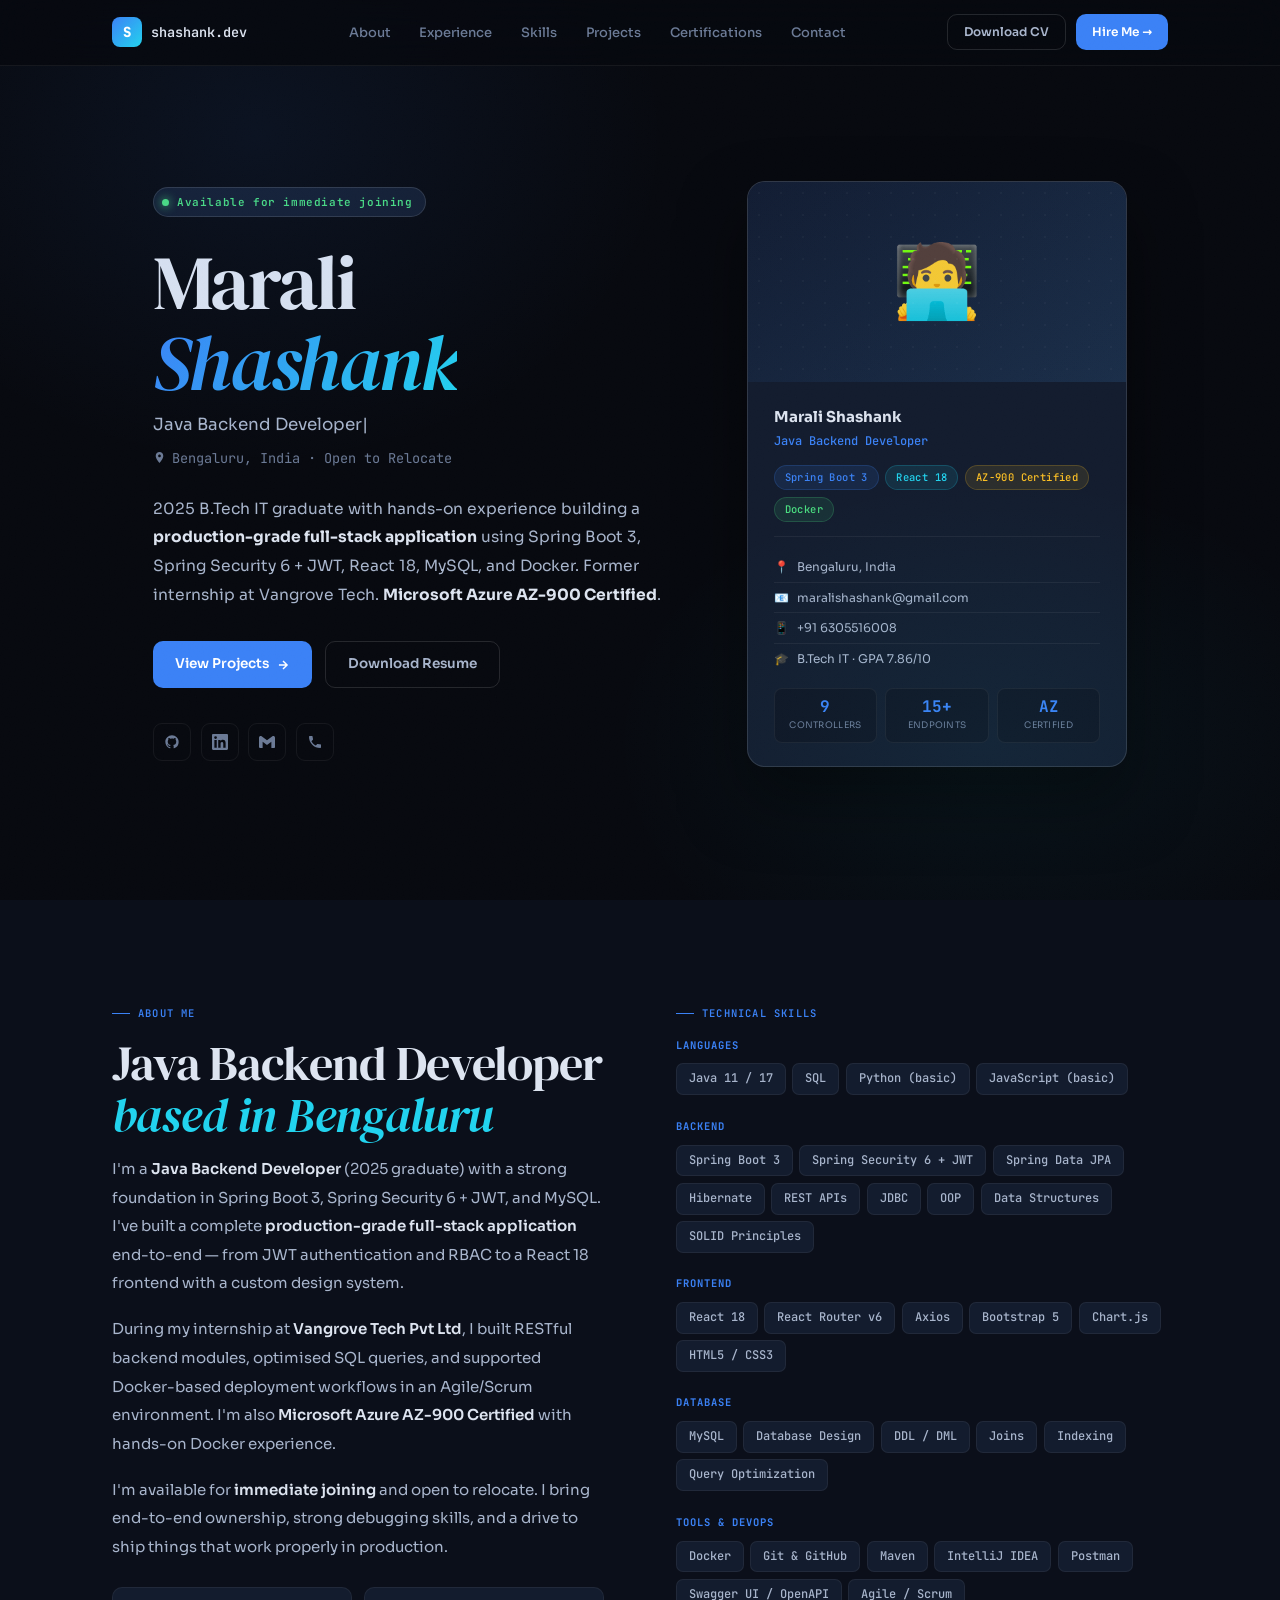
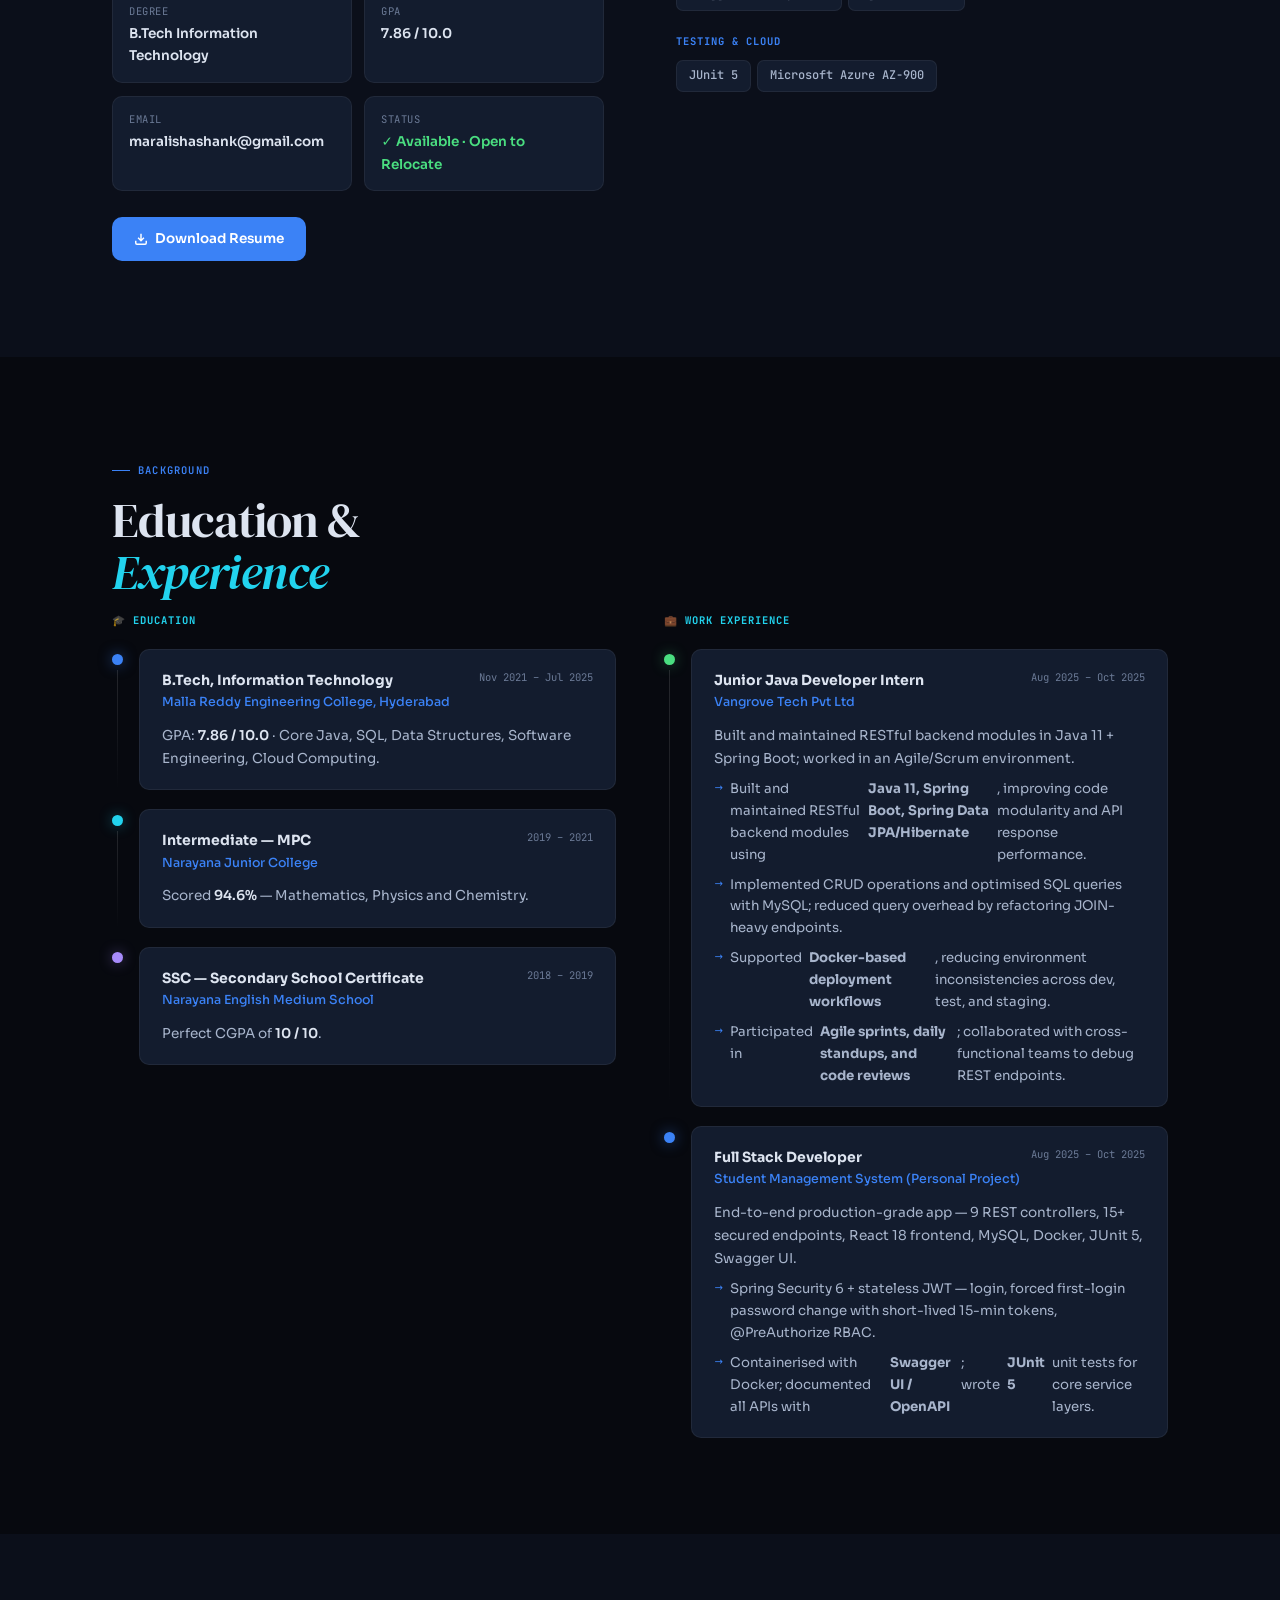
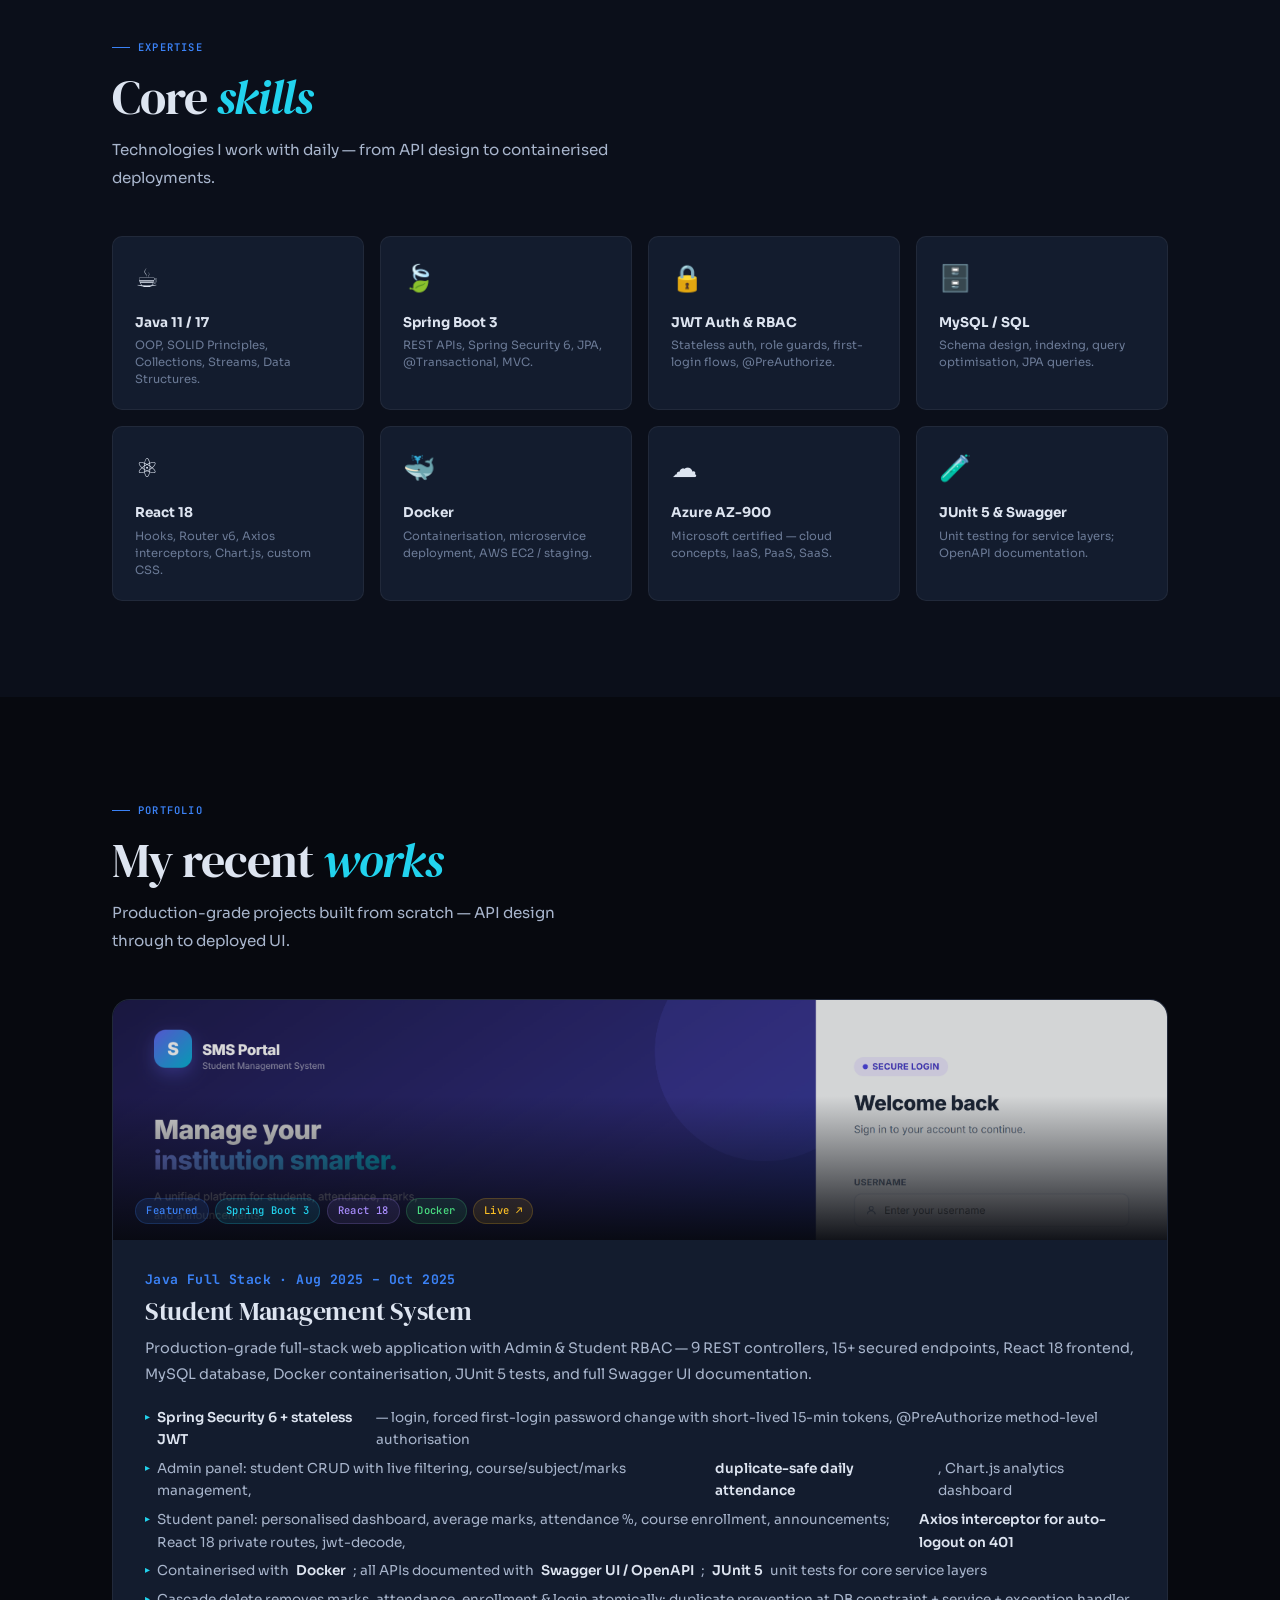
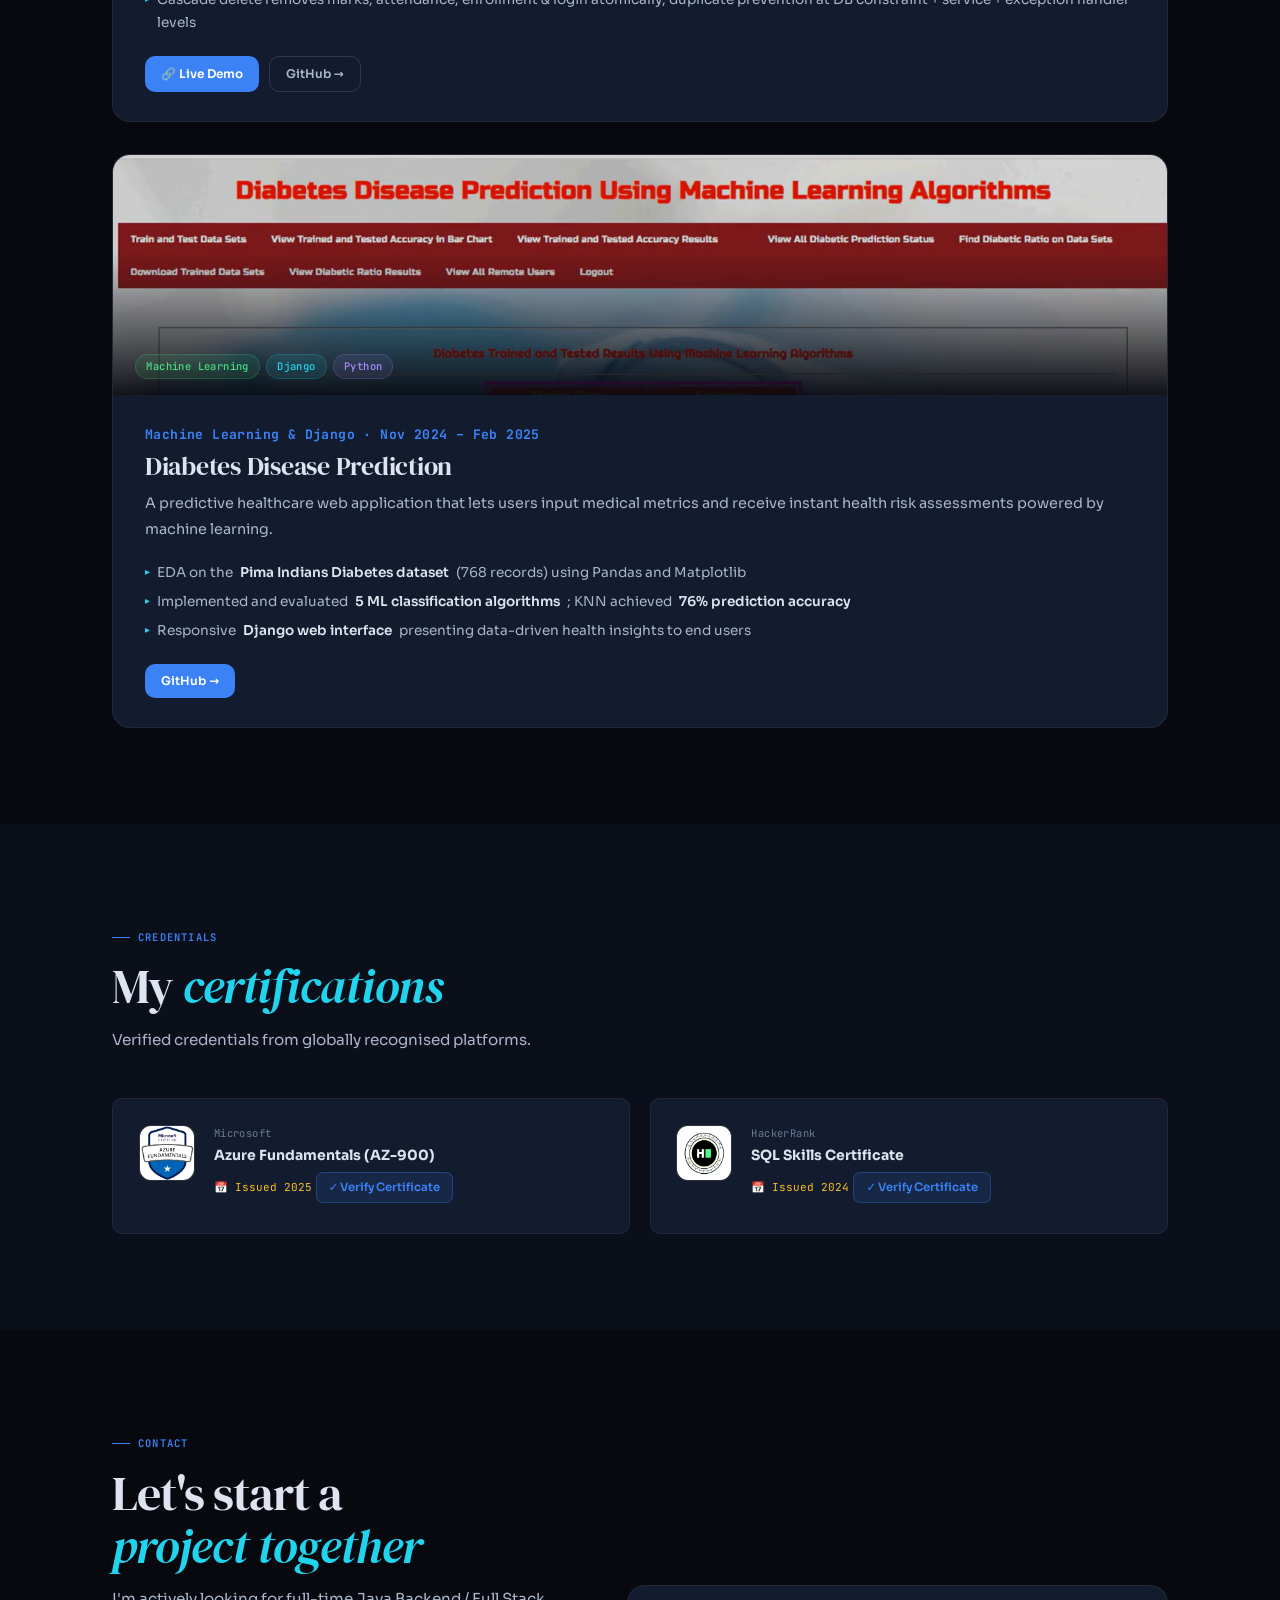
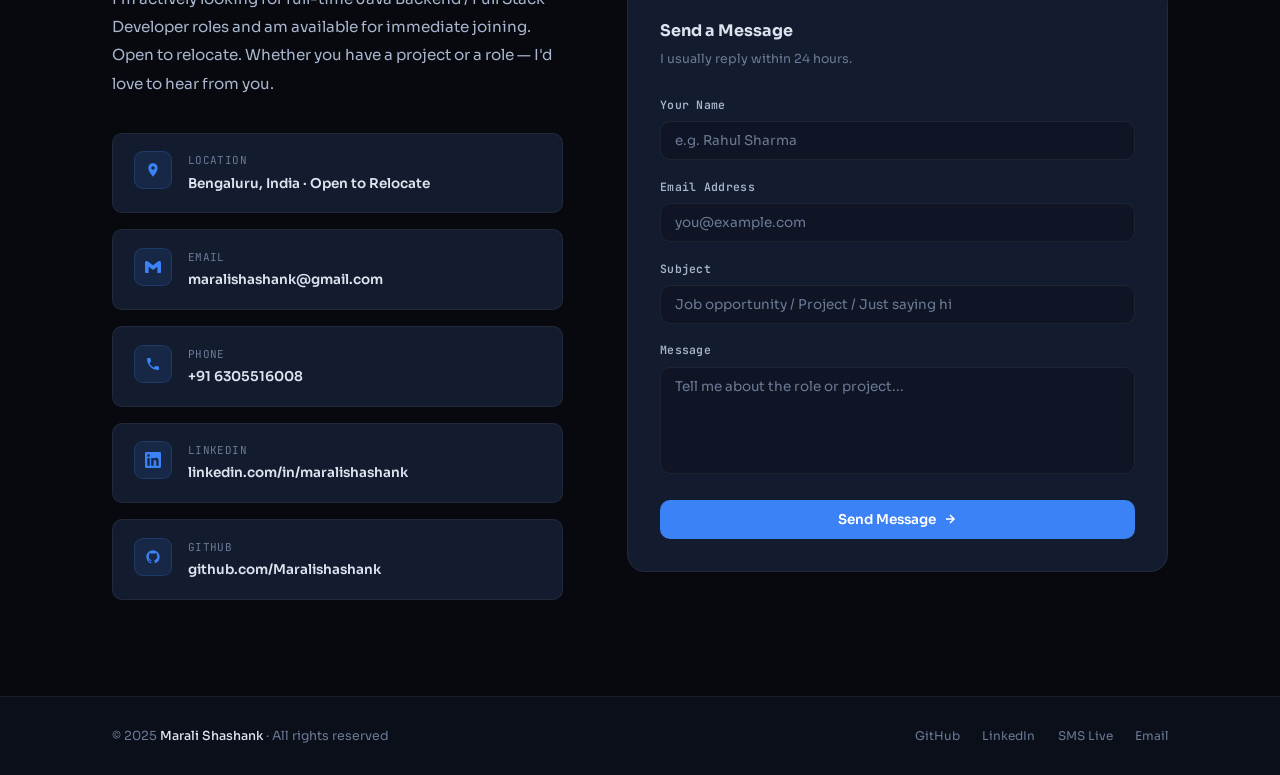
==== commit 42a6573b: "Fresh portfolio upload" ====
--- a/index.html
+++ b/index.html
@@ -1,600 +1,799 @@
-<!DOCTYPE html>
-<html lang="en">
-
-    <head>
-        <meta charset="utf-8">
-        <title>Shashank portfolio</title>
-        <meta content="width=device-width, initial-scale=1.0" name="viewport">
-        <meta content="" name="keywords">
-        <meta content="" name="description">
-
-        <link rel="preconnect" href="https://fonts.googleapis.com">
-        <link rel="preconnect" href="https://fonts.gstatic.com" crossorigin>
-        <link href="https://fonts.googleapis.com/css2?family=Inter:wght@100..900&family=Edu+TAS+Beginner:wght@400..700&family=Jost:ital,wght@0,100..900;1,100..900&display=swap" rel="stylesheet">
-
-        <link rel="stylesheet" href="https://use.fontawesome.com/releases/v5.15.4/css/all.css"/>
-        <link href="https://cdn.jsdelivr.net/npm/bootstrap-icons@1.4.1/font/bootstrap-icons.css" rel="stylesheet">
-
-        <link rel="stylesheet" href="lib/animate/animate.min.css"/>
-        <link href="lib/lightbox/css/lightbox.min.css" rel="stylesheet">
-        <link href="lib/owlcarousel/assets/owl.carousel.min.css" rel="stylesheet">
-
-
-        <link href="css/bootstrap.min.css" rel="stylesheet">
-
-        <link href="css/style.css" rel="stylesheet">
-    </head>
-
-    <body>
-
-        <div id="spinner" class="show bg-white position-fixed translate-middle w-100 vh-100 top-50 start-50 d-flex align-items-center justify-content-center">
-            <div class="spinner-border text-primary" style="width: 3rem; height: 3rem;" role="status">
-                <span class="sr-only">Loading...</span>
-            </div>
-        </div>
-        <div class="container-fluid" id="pigraHome">
-            <div class="container">
-                <div class="row g-0">
-                    <div class="col-12 col-lg-3">
-                        <div class="header-content bg-dark h-100 pt-6 pe-6 pb-6">
-                            <a href="index.html" class="navbar-brand d-inline-flex pb-5 wow fadeInUp" data-wow-delay="0.1s">
-                                <h1 class="display-6 text-white mb-0">Shashank</h1>
-                            </a>
-                            <div class="text-start d-flex flex-column justify-content-center wow fadeInUp" data-wow-delay="0.3s">
-                                <p class="text-white sub-title">👋 Hello I'm Shashank</p>
-                                <h1 class="display-6 text-white mb-0">Java Full Stack Developer</h1>
-                            </div>
-                        </div>
-                    </div>
-                    <div class="col-12 col-lg-9">
-                        <div class="header-img d-flex h-100 pt-6 ps-6 pb-6">
-                            <div class="row g-5">
-                                <div class="col-xl-6 wow fadeInUp" data-wow-delay="0.1s">
-                                    <div class="bg-light p-4" style="border-radius: 68% 32% 100% 0% / 0% 75% 25% 100%;">
-                                        <img src="img/header-img.png" class="img-fluid w-100" style="border-radius: 68% 32% 100% 0% / 0% 75% 25% 100%;" alt="Image">
-                                    </div>
-                                </div>
-                                <div class="col-xl-6 wow fadeInUp" data-wow-delay="0.3s">
-                                    <h1 class="display-6 mb-4">B.Tech IT Graduate & Azure Certified</h1>
-                                    <p class="mb-4">Information Technology graduate specialized in Java Full Stack development, cloud solutions, and responsive UI design.
-                                    </p>
-                                    <div class="d-flex align-items-center mb-2">
-                                        <i class="fas fa-map-marker-alt text-primary me-3"></i>
-                                        <p class="text-dark mb-0">Hyderabad, Telangana</p>
-                                    </div>
-                                    <div class="d-flex align-items-center mb-2">
-                                        <i class="fas fa-envelope text-primary me-3"></i>
-                                        <p class="text-dark mb-0">maralishashank@gmail.com</p>
-                                    </div>
-                                    <div class="d-flex align-items-center mb-2">
-                                        <i class="fa fa-phone-alt text-primary me-3"></i>
-                                        <p class="text-dark mb-0">+91 6305516008</p>
-                                    </div>
-                                    <div class="d-flex align-items-center mb-4 text-start">
-                                        <i class="fab fa-github text-primary me-3"></i>
-                                        <p class="text-dark mb-0">github.com/Maralishashank</p>
-                                    </div>
-                                    <div class="d-flex">
-                                        <a class="btn btn-primary btn-sm-square me-3" href="https://github.com/Maralishashank"><i class="fab fa-github text-white"></i></a>
-                                        <a class="btn btn-primary btn-sm-square me-3" href="https://linkedin.com/in/marali-shashank"><i class="fab fa-linkedin-in text-white"></i></a>
-                                    </div>
-                                </div>
-                            </div>
-                        </div>
-                    </div>
-                </div>
-            </div>
-        </div>
-        <div class="container-fluid" id="pigraAbout">
-            <div class="container">
-                <div class="row g-0">
-                    <div class="col-12 col-lg-3">
-                        <div class="about-header bg-dark h-100 pt-6 pe-6 pb-6">
-                            <div class="text-start d-flex flex-column justify-content-center wow fadeInUp" data-wow-delay="0.1s">
-                                <p class="text-white sub-title">About Me</p>
-                                <h1 class="display-6 text-white mb-0">Developer based in India</h1>
-                            </div>
-                        </div>
-                    </div>
-                    <div class="col-12 col-lg-9">
-                        <div class="about-content h-100 pt-6 ps-6 pb-6">
-                            <div class="row g-5">
-                                <div class="col-xl-5">
-                                    <div class="about-img bg-light p-4 wow fadeInUp" data-wow-delay="0.1s">
-                                        <img src="img/about.jpg" class="img-fluid w-100" alt="Image">
-                                        <div class="sosial-icon">
-                                            <a class="btn btn-primary btn-sm-square mb-3" href="https://github.com/Maralishashank"><i class="fab fa-github text-white"></i></a>
-                                            <a class="btn btn-primary btn-sm-square mb-3" href="https://linkedin.com/in/marali-shashank"><i class="fab fa-linkedin-in text-white"></i></a>
-                                        </div>
-                                    </div>
-                                </div>
-                                <div class="col-xl-7 wow fadeInUp" data-wow-delay="0.3s">
-                                    <h4 class="mb-4">Hello, I'm Shashank, Based in India</h4>
-                                    <p class="mb-4 text-start">I specialize in Information Technology and end-to-end web application development. My expertise spans HTML5, CSS3, and JavaScript on the frontend, with robust backend logic in Java and SQL.
-                                    </p>
-                                    <div class="row g-4 mb-4 text-start">
-                                        <div class="col-6">
-                                            <p><strong class="fw-bold text-dark">Degree :</strong> B.Tech IT</p>
-                                            <p><strong class="fw-bold text-dark">GPA :</strong> 7.98/10.0</p>
-                                        </div>
-                                        <div class="col-6">
-                                            <p><strong class="fw-bold text-dark">Email :</strong> maralishashank@gmail.com</p>
-                                            <p><strong class="fw-bold text-dark">Freelancer :</strong> Available</p>
-                                        </div>
-                                    </div>
-                                    <div class="text-start">
-                                        <a href="img/resume.pdf" class="btn btn-primary py-2 px-4" download> <i class="fas fa-download me-2"></i>Download My Resume</a>
-                                    </div>
-                                </div>
-                            </div>
-                        </div>
-                    </div>
-                </div>
-            </div>
-        </div>
-        <div class="container-fluid">
-            <div class="container">
-                <div class="row g-0">
-                    <div class="col-lg-3">
-                        <div class="education-header bg-dark h-100 pt-6 pe-6 pb-6">
-                            <div class="text-start d-flex flex-column justify-content-center wow fadeInUp" data-wow-delay="0.1s">
-                                <p class="text-white sub-title">Education</p>
-                                <h1 class="display-6 text-white mb-0">My education qualification</h1>
-                            </div>
-                        </div>
-                    </div>
-                    <div class="col-lg-9">
-                        <div class="education-content h-100 pt-6 ps-6 pb-6">
-                            <div class="row g-4 text-start">
-                                <div class="col-12">
-                                    <div class="education-item rounded p-4 h-100 wow fadeInUp" data-wow-delay="0.1s">
-                                        <div class="d-flex align-items-center mb-3">
-                                            <p class="fs-5 mb-0 me-4">Malla Reddy Engineering College</p>
-                                            <div>
-                                                <span class="fa fa-calendar me-1"></span> 2021 - 2025
-                                            </div>
-                                        </div>
-                                        <h4 class="mb-3">B.Tech, Information Technology</h4>
-                                        <p class="mb-0 text-muted">Achieved a GPA of 7.98/10.0 while focusing on Core Java, SQL, and Software Engineering.</p>
-                                    </div>
-                                </div>
-                                <div class="col-12">
-                                    <div class="education-item rounded p-4 h-100 wow fadeInUp" data-wow-delay="0.3s">
-                                        <div class="d-flex align-items-center mb-3">
-                                            <p class="fs-5 mb-0 me-4">Narayana Junior College</p>
-                                            <div>
-                                                <span class="fa fa-calendar me-1"></span> 2019 - 2021
-                                            </div>
-                                        </div>
-                                        <h4 class="mb-3">Intermediate (MPC)</h4>
-                                        <p class="mb-0 text-muted">Graduated with an excellent score of <strong>94.6%</strong>, focusing on Mathematics, Physics, and Chemistry.</p>
-                                    </div>
-                                </div>
-                                <div class="col-12">
-                                    <div class="education-item rounded p-4 h-100 wow fadeInUp" data-wow-delay="0.5s">
-                                        <div class="d-flex align-items-center mb-3">
-                                            <p class="fs-5 mb-0 me-4">Narayana English Medium School</p>
-                                            <div>
-                                                <span class="fa fa-calendar me-1"></span> 2018 - 2019
-                                            </div>
-                                        </div>
-                                        <h4 class="mb-3">Secondary School Certificate (SSC)</h4>
-                                        <p class="mb-0 text-muted">Achieved a perfect CGPA of <strong>10/10</strong>, demonstrating consistent academic excellence and dedication.</p>
-                                    </div>
-                                </div>
-                            </div>
-                        </div>
-                    </div>
-                </div>
-            </div>
-        </div>
-        <div class="container-fluid">
-            <div class="container">
-                <div class="row g-0 border-top">
-                    <div class="col-lg-3">
-                        <div class="experience-header bg-dark h-100 pt-6 pe-6 pb-6">
-                            <div class="text-start d-flex flex-column justify-content-center wow fadeInUp" data-wow-delay="0.1s">
-                                <p class="text-white sub-title">Experience</p>
-                                <h1 class="display-6 text-white mb-0">My real work experience</h1>
-                            </div>
-                        </div>
-                    </div>
-                    <div class="col-lg-9">
-                        <div class="experience-content h-100 pt-6 ps-6 pb-6">
-                            <div class="row g-4 text-start">
-                                <div class="col-12">
-                                    <div class="experience-item rounded p-4 h-100 wow fadeInUp" data-wow-delay="0.1s">
-                                        <div class="d-flex align-items-center mb-3">
-                                            <p class="fs-5 mb-0 me-4">Vangrove Tech Pvt Ltd</p>
-                                            <div><span class="fa fa-calendar me-1"></span> Aug 2025 - Oct 2025</div>
-                                        </div>
-                                        <h4 class="mb-3">Junior Java Developer Intern</h4>
-                                        <p class="mb-0 text-muted">
-                                            • Developed and optimized <strong>RESTful APIs</strong> using Spring Boot, improving data processing efficiency.<br>
-                                            • Designed responsive UI components using JavaScript and Bootstrap, enhancing user engagement by 20%.<br>
-                                            • Assisted in containerizing microservices using <strong>Docker</strong> for streamlined deployment on AWS.<br>
-                                            • Collaborated on database schema design and optimized SQL queries for high-performance data retrieval.
-                                        </p>
-                                   </div>
-                                </div>
-                            </div>
-                        </div>
-                    </div>
-                </div>
-            </div>
-        </div>
-        <div class="container-fluid" id="pigraSkills">
-            <div class="container">
-                <div class="row g-0">
-                    <div class="col-lg-3">
-                        <div class="skills-header h-100 bg-dark pt-6 pe-6 pb-6 text-start">
-                            <div class="text-start d-flex flex-column justify-content-center wow fadeInUp" data-wow-delay="0.1s">
-                                <p class="text-white sub-title">Skills</p>
-                                <h1 class="display-6 text-white mb-0">My expertise skills</h1>
-                            </div>
-                        </div>
-                    </div>
-                    <div class="col-lg-9">
-                        <div class="skills-content h-100 pt-6 ps-6 pb-6">
-                            <div class="row g-4">
-                                <div class="col-6 col-md-4 col-lg-4 col-xl-3">
-                                    <div class="skills-item text-center rounded p-4 h-100 wow fadeInUp" data-wow-delay="0.1s">
-                                        <div class="text-primary text-center mb-3"><span class="fab fa-java fa-3x"></span></div>
-                                        <p class="mb-0 fw-bold fs-5">Java SE/EE</p>
-                                    </div>
-                                </div>
-                                <div class="col-6 col-md-4 col-lg-4 col-xl-3">
-                                    <div class="skills-item text-center rounded p-4 h-100 wow fadeInUp" data-wow-delay="0.2s">
-                                        <div class="text-primary text-center mb-3"><span class="fab fa-python fa-3x"></span></div>
-                                        <p class="mb-0 fw-bold fs-5">Python & Django</p>
-                                    </div>
-                                </div>
-                                <div class="col-6 col-md-4 col-lg-4 col-xl-3">
-                                    <div class="skills-item text-center rounded p-4 h-100 wow fadeInUp" data-wow-delay="0.3s">
-                                        <div class="text-primary text-center mb-3"><span class="fab fa-js-square fa-3x"></span></div>
-                                        <p class="mb-0 fw-bold fs-5">JavaScript</p>
-                                    </div>
-                                </div>
-                                <div class="col-6 col-md-4 col-lg-4 col-xl-3">
-                                    <div class="skills-item text-center rounded p-4 h-100 wow fadeInUp" data-wow-delay="0.4s">
-                                        <div class="text-primary text-center mb-3"><span class="fas fa-database fa-3x"></span></div>
-                                        <p class="mb-0 fw-bold fs-5">SQL & Oracle</p>
-                                    </div>
-                                </div>
-                                <div class="col-6 col-md-4 col-lg-4 col-xl-3">
-                                    <div class="skills-item text-center rounded p-4 h-100 wow fadeInUp" data-wow-delay="0.5s">
-                                        <div class="text-primary text-center mb-3"><span class="fab fa-html5 fa-3x"></span></div>
-                                        <p class="mb-0 fw-bold fs-5">HTML & CSS</p>
-                                    </div>
-                                </div>
-                                <div class="col-6 col-md-4 col-lg-4 col-xl-3">
-                                    <div class="skills-item text-center rounded p-4 h-100 wow fadeInUp" data-wow-delay="0.6s">
-                                        <div class="text-primary text-center mb-3"><span class="fas fa-cloud fa-3x"></span></div>
-                                        <p class="mb-0 fw-bold fs-5">Azure (AZ-900)</p>
-                                    </div>
-                                </div>
-                                <div class="col-6 col-md-4 col-lg-4 col-xl-3">
-                                    <div class="skills-item text-center rounded p-4 h-100 wow fadeInUp" data-wow-delay="0.7s">
-                                        <div class="text-primary text-center mb-3"><span class="fab fa-docker fa-3x"></span></div>
-                                        <p class="mb-0 fw-bold fs-5">Docker</p>
-                                    </div>
-                                </div>
-                                <div class="col-6 col-md-4 col-lg-4 col-xl-3">
-                                    <div class="skills-item text-center rounded p-4 h-100 wow fadeInUp" data-wow-delay="0.8s">
-                                        <div class="text-primary text-center mb-3"><span class="fab fa-github fa-3x"></span></div>
-                                        <p class="mb-0 fw-bold fs-5">Git & GitHub</p>
-                                    </div>
-                                </div>
-                            </div>
-                        </div>
-                    </div>
-                </div>
-            </div>
-        </div>
-        <div class="container-fluid" id="pigraService">
-            <div class="container">
-                <div class="row g-0">
-                    <div class="col-lg-3">
-                        <div class="service-header h-100 bg-dark pt-6 pe-6 pb-6">
-                            <div class="text-start d-flex flex-column justify-content-center wow fadeInUp" data-wow-delay="0.1s">
-                                <p class="text-white sub-title">My Services</p>
-                                <h1 class="display-6 text-white mb-0">What I do for you</h1>
-                            </div>
-                        </div>
-                    </div>
-                    <div class="col-lg-9 text-start">
-                        <div class="service-content h-100 pt-6 ps-6 pb-6">
-                            <div class="row g-4">
-    <div class="col-12">
-        <div class="service-item p-4 wow fadeInUp" data-wow-delay="0.1s">
-            <div class="row g-4 align-items-center">
-                <div class="col-xl-2"><i class="fas fa-laptop-code fa-3x text-primary"></i></div>
-                <div class="col-xl-3"><a href="#" class="h4 mb-0">Full Stack Development</a></div>
-                <div class="col-xl-4"><p class="mb-0 text-muted">Building scalable, secure end-to-end web applications using <strong>Java (Spring Boot)</strong> and modern Frontend technologies.</p></div>
-                <div class="col-xl-3">
-                    <p><i class="fa fa-check me-2 text-primary"></i> MVC Architecture</p>
-                    <p><i class="fa fa-check me-2 text-primary"></i> Secure REST APIs</p>
-                </div>
-            </div>
-        </div>
-    </div>
-    <div class="col-12">
-        <div class="service-item p-4 wow fadeInUp" data-wow-delay="0.3s">
-            <div class="row g-4 align-items-center">
-                <div class="col-xl-2"><i class="fas fa-database fa-3x text-primary"></i></div>
-                <div class="col-xl-3"><a href="#" class="h4 mb-0">Database & Cloud</a></div>
-                <div class="col-xl-4"><p class="mb-0 text-muted">Designing efficient relational schemas in <strong>SQL/Oracle</strong> and deploying containerized apps via <strong>Docker & Azure</strong>.</p></div>
-                <div class="col-xl-3">
-                    <p><i class="fa fa-check me-2 text-primary"></i> Query Optimization</p>
-                    <p><i class="fa fa-check me-2 text-primary"></i> Cloud Monitoring</p>
-                </div>
-            </div>
-        </div>
-    </div>
-</div>
-                        </div>
-                    </div>
-                </div>
-            </div>
-        </div>
-        <div class="container-fluid" id="pigraPortfolio">
-    <div class="container text-start">
-        <div class="row g-0">
-            <div class="col-lg-3">
-    <div class="portfolio-header h-100 bg-dark pt-6 pe-6 pb-6 d-flex align-items-center">
-        <div class="text-start wow fadeInUp" data-wow-delay="0.1s">
-            <p class="text-white sub-title">Portfolio</p>
-            <h1 class="display-6 text-white mb-0">My Recent Works</h1>
-        </div>
-    </div>
-</div>
-            <div class="col-lg-9 text-start">
-                <div class="portfolio-content h-100 pt-6 ps-6 pb-6">
-                    
-                    <div class="portfolio-item py-5 border-bottom wow fadeInUp" data-wow-delay="0.1s">
-                        <div class="row g-4 align-items-center">
-                            <div class="col-xl-6">
-                                <h4 class="text-body">Java Full Stack & Cloud</h4>
-                                <h1 class="display-6 mb-3">Student Management System</h1>
-                                <p class="mb-3 text-muted">Developed a secure, end-to-end portal for <strong>500+ users</strong>. Implemented role-based access control with <strong>Spring Security</strong> and optimized data persistence with <strong>MySQL</strong>. Fully containerized using <strong>Docker</strong> and deployed on <strong>AWS EC2</strong> for high availability.</p>
-                                <div class="d-flex gap-2 mb-4">
-                                    <a href="https://github.com/Maralishashank/Student_management_System" target="_blank" class="btn btn-sm btn-dark"><i class="fab fa-github me-2"></i>View Code</a>
-                                </div>
-                            </div>
-                            <div class="col-9 col-xl-4">
-                                <div class="portfolio-img">
-                                    <div class="portfolio-img-inner rounded border shadow-sm">
-                                        <img src="img/student-ss.png" class="img-fluid w-100" alt="Student Portal">
-                                    </div>
-                                </div>
-                            </div>
-                            <div class="col-3 col-xl-2">
-                                <div class="view-img">
-                                    <a href="img/student-ss.png" class="btn btn-primary btn-lg-square" data-lightbox="Portfolio-1">
-                                        <i class="fas fa-plus"></i>
-                                    </a>
-                                    <a href="img/student-ss-2.png" class="d-none" data-lightbox="Portfolio-1"></a>
-                                </div>
-                            </div>
-                        </div>
-                    </div>
-
-                    <div class="portfolio-item py-5 border-bottom wow fadeInUp" data-wow-delay="0.3s">
-                        <div class="row g-4 align-items-center">
-                            <div class="col-xl-6">
-                                <h4 class="text-body">Machine Learning & Django</h4>
-                                <h1 class="display-6 mb-3">Diabetes Disease Prediction</h1>
-                                <p class="mb-3 text-muted">Engineered a predictive healthcare system using the <strong>KNN algorithm</strong>, achieving a <strong>76% prediction accuracy</strong>. Built a responsive web interface with <strong>Django</strong> that allows users to input medical metrics and receive instant health risk assessments.</p>
-                                <div class="d-flex gap-2 mb-4">
-                                    <a href="https://github.com/Maralishashank/Diabetes-Disease-Prediction" target="_blank" class="btn btn-sm btn-dark"><i class="fab fa-github me-2"></i>View Code</a>
-                                </div>
-                            </div>
-                            <div class="col-9 col-xl-4">
-                                <div class="portfolio-img">
-                                    <div class="portfolio-img-inner rounded border shadow-sm">
-                                        <img src="img/diabities.png" class="img-fluid w-100" alt="Diabetes ML">
-                                    </div>
-                                </div>
-                            </div>
-                            <div class="col-3 col-xl-2">
-                                <div class="view-img">
-                                    <a href="img/diabities.png" class="btn btn-primary btn-lg-square" data-lightbox="Portfolio-2">
-                                        <i class="fas fa-plus"></i>
-                                    </a>
-                                </div>
-                            </div>
-                        </div>
-                    </div>
-
-                    <div class="portfolio-item py-5 wow fadeInUp" data-wow-delay="0.5s">
-                        <div class="row g-4 align-items-center">
-                            <div class="col-xl-6">
-                                <h4 class="text-body">Data Science & Analytics</h4>
-                                <h1 class="display-6 mb-3">Black Friday Sales Analytics</h1>
-                                <p class="mb-3 text-muted">Executed deep <strong>Exploratory Data Analysis (EDA)</strong> on retail datasets using <strong>Python, Pandas, and Matplotlib</strong>. Identified key consumer purchasing patterns and optimized sales forecasting models to improve inventory management strategies.</p>
-                                <div class="d-flex gap-2 mb-4">
-                                    <a href="https://github.com/Maralishashank" target="_blank" class="btn btn-sm btn-dark"><i class="fab fa-github me-2"></i>View Code</a>
-                                </div>
-                            </div>
-                            <div class="col-9 col-xl-4">
-                                <div class="portfolio-img">
-                                    <div class="portfolio-img-inner rounded border shadow-sm">
-                                        <img src="img/black.webp" class="img-fluid w-100" alt="Sales Prediction">
-                                    </div>
-                                </div>
-                            </div>
-                            <div class="col-3 col-xl-2">
-                                <div class="view-img">
-                                    <a href="img/black.webp" class="btn btn-primary btn-lg-square" data-lightbox="Portfolio-3">
-                                        <i class="fas fa-plus"></i>
-                                    </a>
-                                </div>
-                            </div>
-                        </div>
-                    </div>
-
-                </div>
-            </div>
-        </div>
-    </div>
-</div>
-        <div class="container-fluid" id="pigraCert">
-            <div class="container text-start">
-                <div class="row g-0 border-top">
-                    <div class="col-lg-3">
-                        <div class="blog-header h-100 bg-dark pt-6 pe-6 pb-6 text-white">
-                            <p class="text-white sub-title">Certifications</p>
-                            <h1 class="display-6 text-white mb-0">My certificates</h1>
-                        </div>
-                    </div>
-                    <div class="col-lg-9">
-                        <div class="blog-content h-100 pt-6 ps-6 pb-6">
-                            <div class="row g-4">
-                                <div class="col-xl-6">
-                                    <div class="blog-item wow fadeInUp" data-wow-delay="0.1s">
-                                        <div class="row g-4">
-                                            <div class="col-4">
-                                                <div class="blog-item-img bg-dark h-100">
-                                                    <a href="https://www.credly.com/badges/4963fa76-0e9c-41cc-95fa-dd4970b5bbac" target="_blank">
-                                                        <img src="img/azure-cert.png" class="img-fluid w-100 h-100" style="object-fit: cover;" alt="Azure">
-                                                    </a>
-                                                </div>
-                                            </div>
-                                            <div class="col-8 text-start">
-                                                <div class="h-100">
-                                                    <p class="text-body mb-3"><i class="fa fa-award me-2 text-primary"></i> Issued 2024</p>
-                                                    <a href="https://www.credly.com/badges/4963fa76-0e9c-41cc-95fa-dd4970b5bbac" target="_blank" class="d-inline-block h4 mb-2">Microsoft Azure Fundamentals (AZ-900)</a>
-                                                    <br>
-                                                    <a href="https://www.credly.com/badges/4963fa76-0e9c-41cc-95fa-dd4970b5bbac" target="_blank" class="btn btn-sm btn-outline-primary mt-2">Verify Certificate</a>
-                                                </div>
-                                            </div>
-                                        </div>
-                                    </div>
-                                </div>
-                                <div class="col-xl-6">
-                                    <div class="blog-item wow fadeInUp" data-wow-delay="0.3s">
-                                        <div class="row g-4">
-                                            <div class="col-4">
-                                                <div class="blog-item-img bg-dark h-100">
-                                                    <a href="https://www.hackerrank.com/certificates/547daea697c2" target="_blank">
-                                                        <img src="img/hackerrank-cert.png" class="img-fluid w-100 h-100" style="object-fit: cover;" alt="HackerRank">
-                                                    </a>
-                                                </div>
-                                            </div>
-                                            <div class="col-8 text-start">
-                                                <div class="h-100">
-                                                    <p class="text-body mb-3"><i class="fa fa-award me-2 text-primary"></i> Issued 2025</p>
-                                                    <a href="https://www.hackerrank.com/certificates/547daea697c2" target="_blank" class="d-inline-block h4 mb-2">HackerRank SQL Certificate</a>
-                                                    <br>
-                                                    <a href="https://www.hackerrank.com/certificates/547daea697c2" target="_blank" class="btn btn-sm btn-outline-primary mt-2">Verify Certificate</a>
-                                                </div>
-                                            </div>
-                                        </div>
-                                    </div>
-                                </div>
-                            </div> </div> </div> </div> </div> </div> <div class="container-fluid" id="pigraContact">
-            <div class="container text-start">
-                <div class="row g-0 border-top">
-                    <div class="col-lg-3">
-                        <div class="contact-header h-100 bg-dark pt-6 pe-6 pb-6 text-white">
-                            <p class="text-white sub-title">Contact Me</p>
-                            <h1 class="display-6 text-white mb-0">Let’s Start A Project</h1>
-                        </div>
-                    </div>
-                    <div class="col-lg-9">
-                        <div class="contact-content h-100 pt-6 ps-6 pb-6">
-                            <div class="bg-light p-4">
-                                <div class="row g-5">
-                                    <div class="col-xl-5">
-    <div class="d-flex mb-4">
-        <div class="btn-xl-square bg-primary text-white me-3"><i class="fas fa-map-marker-alt"></i></div>
-        <div><h6>Location</h6><p class="mb-0 small">Hyderabad, India</p></div>
-    </div>
-    
-    <div class="d-flex mb-4">
-        <div class="btn-xl-square bg-primary text-white me-3"><i class="fas fa-envelope"></i></div>
-        <div><h6>Email Me</h6><p class="mb-0 small text-break">maralishashank@gmail.com</p></div>
-    </div>
-
-    <div class="d-flex mb-4">
-        <div class="btn-xl-square bg-primary text-white me-3"><i class="fab fa-linkedin-in"></i></div>
-        <div>
-            <h6>LinkedIn</h6>
-            <p class="mb-0 small">
-                <a href="https://www.linkedin.com/in/marali-shashank" target="_blank" class="text-dark">Connect on LinkedIn</a>
-            </p>
-        </div>
-    </div>
-
-    <div class="d-flex mb-4">
-        <div class="btn-xl-square bg-primary text-white me-3"><i class="fab fa-github"></i></div>
-        <div>
-            <h6>GitHub</h6>
-            <p class="mb-0 small">
-                <a href="https://github.com/Maralishashank" target="_blank" class="text-dark">View My Projects</a>
-            </p>
-        </div>
-    </div>
-</div>
-                                    <div class="col-xl-7">
-                                       <form action="https://formspree.io/f/xjggkvag" method="POST">
-    <div class="row g-3">
-        <div class="col-12">
-            <input type="text" name="name" class="form-control border-0 bg-white" placeholder="Your Name" required>
-        </div>
-        
-        <div class="col-12">
-            <input type="email" name="email" class="form-control border-0 bg-white" placeholder="Your Email" required>
-        </div>
-        
-        <div class="col-12">
-            <textarea name="message" class="form-control border-0 bg-white" placeholder="Message" style="height: 100px" required></textarea>
-        </div>
-        
-        <input type="hidden" name="_subject" value="New Portfolio Message!">
-        
-        <div class="col-12">
-            <button class="btn btn-primary w-100 py-3" type="submit">Send Message</button>
-        </div>
-    </div>
-</form>
-                                    </div>
-                                </div>
-                            </div>
-                        </div>
-                    </div>
-                </div>
-            </div>
-        </div>
-        <div class="container-fluid footer bg-dark text-white p-4 text-center border-0">
-            <p class="mb-0 small">&copy; Shashank Portfolio. All rights reserved. Designed by HTML Codex.</p>
-        </div>
-
-        <a href="#" class="btn btn-primary btn-lg-square back-to-top"><i class="fa fa-arrow-up"></i></a>   
-        <script>
-            const form = document.querySelector('form[action^="https://formspree.io"]');
-    
-            form.onsubmit = async (e) => {
-            e.preventDefault(); // Stop the page from refreshing
-            const data = new FormData(form);
-            const response = await fetch(form.action, {
-                method: 'POST',
-                body: data,
-                headers: {
-                    'Accept': 'application/json'
-                }
-            });
-            if (response.ok) {
-                alert("✅ Thanks, Shashank! Your message has been sent successfully.");
-                form.reset(); // This clears the Name, Email, and Message boxes
-            } else {
-                alert("❌ Oops! There was a problem sending your message.");
-            }
-            };
-        </script>
-        <script src="https://ajax.googleapis.com/ajax/libs/jquery/3.6.4/jquery.min.js"></script>
-        <script src="https://cdn.jsdelivr.net/npm/bootstrap@5.0.0/dist/js/bootstrap.bundle.min.js"></script>
-        <script src="lib/wow/wow.min.js"></script>
-        <script src="js/main.js"></script>
-    </body>
+<!DOCTYPE html>
+<html lang="en">
+<head>
+<meta charset="UTF-8"/>
+<meta name="viewport" content="width=device-width, initial-scale=1.0"/>
+<meta name="description" content="Marali Shashank — Java Backend Developer. Spring Boot 3, Spring Security + JWT, React 18, MySQL. Hyderabad. AZ-900 Certified."/>
+<meta name="keywords" content="Java developer, Spring Boot, React, Full Stack, Bengaluru, JWT, Docker"/>
+<title>Marali Shashank — Java Backend Developer</title>
+
+<link rel="preconnect" href="https://fonts.googleapis.com"/>
+<link rel="preconnect" href="https://fonts.gstatic.com" crossorigin/>
+<link href="https://fonts.googleapis.com/css2?family=Sora:wght@300;400;500;600;700;800&family=DM+Serif+Display:ital@0;1&family=JetBrains+Mono:wght@400;500;600&display=swap" rel="stylesheet"/>
+
+<style>
+/* ════ RESET & VARS ════════════════════════════════════════════════════════ */
+*,*::before,*::after{box-sizing:border-box;margin:0;padding:0}
+html{scroll-behavior:smooth}
+
+:root{
+  --bg:       #07090f;
+  --bg2:      #0b0f1a;
+  --bg3:      #0f1524;
+  --surface:  #131c2e;
+  --surface2: #1a2540;
+  --border:   rgba(255,255,255,.06);
+  --border2:  rgba(255,255,255,.12);
+  --text:     #dde4f0;
+  --text2:    #a8b5cc;
+  --muted:    #6b7a96;
+  --primary:  #3b82f6;
+  --prim-d:   #2563eb;
+  --prim-l:   rgba(59,130,246,.12);
+  --cyan:     #22d3ee;
+  --cyan-l:   rgba(34,211,238,.1);
+  --violet:   #a78bfa;
+  --violet-l: rgba(167,139,250,.1);
+  --green:    #4ade80;
+  --green-l:  rgba(74,222,128,.1);
+  --amber:    #fbbf24;
+  --amber-l:  rgba(251,191,36,.1);
+  --red:      #f87171;
+  --ff:   'Sora',system-ui,sans-serif;
+  --ffd:  'DM Serif Display',Georgia,serif;
+  --ffm:  'JetBrains Mono',monospace;
+  --r:    10px;
+  --r2:   18px;
+  --ease: cubic-bezier(.4,0,.2,1);
+  --t:    all .22s var(--ease);
+}
+
+body{font-family:var(--ff);background:var(--bg);color:var(--text);line-height:1.65;overflow-x:hidden}
+/* grain */
+body::after{content:'';position:fixed;inset:0;pointer-events:none;z-index:9999;
+  background-image:url("data:image/svg+xml,%3Csvg xmlns='http://www.w3.org/2000/svg' width='300' height='300'%3E%3Cfilter id='n'%3E%3CfeTurbulence type='fractalNoise' baseFrequency='.85' numOctaves='4' stitchTiles='stitch'/%3E%3C/filter%3E%3Crect width='300' height='300' filter='url(%23n)' opacity='.032'/%3E%3C/svg%3E");
+  opacity:.5}
+a{text-decoration:none;color:inherit}
+img{display:block;max-width:100%}
+::-webkit-scrollbar{width:4px}
+::-webkit-scrollbar-track{background:var(--bg)}
+::-webkit-scrollbar-thumb{background:var(--primary);border-radius:99px}
+
+/* ════ UTILITIES ═══════════════════════════════════════════════════════════ */
+.container{max-width:1120px;margin:0 auto;padding:0 2rem}
+
+.badge{display:inline-flex;align-items:center;gap:4px;padding:3px 10px;border-radius:99px;
+  font-family:var(--ffm);font-size:10.5px;font-weight:500;letter-spacing:.4px}
+.b-blue  {background:var(--prim-l);  color:var(--primary);border:1px solid rgba(59,130,246,.2)}
+.b-cyan  {background:var(--cyan-l);  color:var(--cyan);   border:1px solid rgba(34,211,238,.2)}
+.b-violet{background:var(--violet-l);color:var(--violet); border:1px solid rgba(167,139,250,.2)}
+.b-green {background:var(--green-l); color:var(--green);  border:1px solid rgba(74,222,128,.2)}
+.b-amber {background:var(--amber-l); color:var(--amber);  border:1px solid rgba(251,191,36,.2)}
+.b-red   {background:rgba(248,113,113,.1);color:var(--red);border:1px solid rgba(248,113,113,.2)}
+
+/* reveal */
+.r{opacity:0;transform:translateY(22px);transition:opacity .6s var(--ease),transform .6s var(--ease)}
+.r.on{opacity:1;transform:none}
+.r1{transition-delay:.08s}.r2{transition-delay:.16s}.r3{transition-delay:.24s}.r4{transition-delay:.32s}
+
+section{padding:6rem 0}
+.s-label{display:inline-flex;align-items:center;gap:8px;font-family:var(--ffm);font-size:10.5px;
+  font-weight:600;color:var(--primary);letter-spacing:1.2px;text-transform:uppercase;margin-bottom:.9rem}
+.s-label::before{content:'';display:block;width:18px;height:1px;background:var(--primary)}
+.s-title{font-family:var(--ffd);font-size:clamp(2rem,4vw,3rem);font-weight:400;
+  line-height:1.1;letter-spacing:-.02em;margin-bottom:.8rem}
+.s-title em{font-style:italic;color:var(--cyan)}
+.s-sub{font-size:.95rem;color:var(--text2);max-width:500px;line-height:1.8;margin-bottom:2.8rem}
+
+.btn{display:inline-flex;align-items:center;gap:7px;padding:11px 22px;border-radius:var(--r);
+  font-size:13.5px;font-weight:600;cursor:pointer;transition:var(--t);border:none;font-family:var(--ff)}
+.btn-primary{background:var(--primary);color:#fff}
+.btn-primary:hover{background:var(--prim-d);transform:translateY(-2px);box-shadow:0 10px 24px rgba(59,130,246,.38)}
+.btn-ghost{background:transparent;border:1px solid var(--border2);color:var(--text2)}
+.btn-ghost:hover{border-color:var(--primary);color:var(--primary);transform:translateY(-2px)}
+.btn-sm{padding:7px 16px;font-size:12px}
+
+/* ════ NAV ═════════════════════════════════════════════════════════════════ */
+nav{position:fixed;top:0;left:0;right:0;z-index:200;padding:.9rem 0;
+  backdrop-filter:blur(22px) saturate(140%);background:rgba(7,9,15,.85);
+  border-bottom:1px solid var(--border);transition:border-color .3s}
+.nav-in{display:flex;align-items:center;justify-content:space-between;gap:1.5rem}
+.nav-logo{display:flex;align-items:center;gap:9px;font-family:var(--ffm);font-size:13.5px;font-weight:600;color:var(--text)}
+.nav-logo-mark{width:30px;height:30px;border-radius:8px;flex-shrink:0;
+  background:linear-gradient(135deg,var(--primary),var(--cyan));
+  display:flex;align-items:center;justify-content:center;font-weight:800;font-size:14px;color:#fff}
+.nav-links{display:flex;gap:1.8rem}
+.nav-links a{font-size:13px;font-weight:500;color:var(--muted);transition:var(--t)}
+.nav-links a:hover{color:var(--text)}
+.nav-actions{display:flex;gap:.6rem}
+
+/* ════ HERO ════════════════════════════════════════════════════════════════ */
+#hero{min-height:100vh;display:flex;align-items:center;padding:8rem 0 5rem;position:relative;overflow:hidden}
+#hero::before{content:'';position:absolute;top:-25%;left:-15%;width:70%;height:80%;
+  background:radial-gradient(ellipse,rgba(59,130,246,.08) 0%,transparent 65%);pointer-events:none}
+#hero::after{content:'';position:absolute;bottom:-15%;right:-10%;width:65%;height:65%;
+  background:radial-gradient(ellipse,rgba(34,211,238,.05) 0%,transparent 65%);pointer-events:none}
+
+.hero-grid{display:grid;grid-template-columns:1fr 380px;gap:4rem;align-items:center}
+
+.hero-chip{display:inline-flex;align-items:center;gap:8px;margin-bottom:1.6rem;
+  padding:5px 12px 5px 8px;background:var(--surface);border:1px solid var(--border2);border-radius:99px}
+.hero-chip-dot{width:7px;height:7px;border-radius:50%;background:var(--green);
+  box-shadow:0 0 10px var(--green);animation:blink 2.2s ease-in-out infinite}
+@keyframes blink{0%,100%{opacity:1}50%{opacity:.4}}
+.hero-chip-txt{font-family:var(--ffm);font-size:11px;color:var(--green);font-weight:600;letter-spacing:.6px}
+
+.hero-name{font-family:var(--ffd);font-size:clamp(3rem,6vw,5.2rem);font-weight:400;
+  line-height:1.04;letter-spacing:-.025em;margin-bottom:.5rem}
+.hero-name em{font-style:italic;background:linear-gradient(120deg,var(--primary),var(--cyan));
+  -webkit-background-clip:text;-webkit-text-fill-color:transparent;background-clip:text}
+.hero-role{font-size:1.05rem;color:var(--text2);margin-bottom:.5rem;font-weight:400;min-height:1.7rem}
+.hero-loc{display:inline-flex;align-items:center;gap:6px;font-size:.85rem;color:var(--muted);
+  margin-bottom:1.6rem;font-family:var(--ffm)}
+.hero-desc{font-size:.97rem;color:var(--text2);max-width:530px;line-height:1.85;margin-bottom:2rem}
+.hero-btns{display:flex;gap:.8rem;flex-wrap:wrap;margin-bottom:2.2rem}
+.hero-socials{display:flex;gap:.6rem}
+.s-icon{width:38px;height:38px;border-radius:9px;display:flex;align-items:center;justify-content:center;
+  border:1px solid var(--border);color:var(--muted);font-size:15px;transition:var(--t)}
+.s-icon:hover{border-color:var(--primary);color:var(--primary);background:var(--prim-l);transform:translateY(-2px)}
+.s-icon svg{width:16px;height:16px;fill:currentColor}
+
+/* hero card */
+.hero-card{background:var(--surface);border:1px solid var(--border2);border-radius:var(--r2);
+  overflow:hidden;box-shadow:0 32px 64px rgba(0,0,0,.5)}
+.hero-card-img{height:200px;background:linear-gradient(145deg,var(--bg3),var(--surface2));
+  display:flex;align-items:center;justify-content:center;font-size:72px;position:relative;overflow:hidden}
+.hero-card-img::before{content:'';position:absolute;inset:0;
+  background:linear-gradient(145deg,rgba(59,130,246,.07),rgba(34,211,238,.05))}
+.hero-card-img::after{content:'';position:absolute;inset:0;opacity:.05;
+  background-image:radial-gradient(rgba(255,255,255,.6) 1px,transparent 1px);background-size:22px 22px}
+.hero-card-body{padding:1.4rem 1.6rem}
+.hero-card-name{font-size:15px;font-weight:700;margin-bottom:3px}
+.hero-card-role{font-size:12px;color:var(--primary);font-weight:500;margin-bottom:.8rem;font-family:var(--ffm)}
+.info-row{display:flex;align-items:center;gap:8px;font-size:12px;color:var(--text2);
+  padding:5px 0;border-bottom:1px solid var(--border)}
+.info-row:last-child{border-bottom:none}
+.info-row-icon{color:var(--primary);flex-shrink:0}
+.hero-stats{display:grid;grid-template-columns:1fr 1fr 1fr;gap:.5rem;margin-top:.9rem}
+.hero-stat{text-align:center;padding:.6rem .4rem;background:var(--bg3);border-radius:8px;border:1px solid var(--border)}
+.hero-stat-val{font-family:var(--ffm);font-size:16px;font-weight:700;color:var(--primary);line-height:1}
+.hero-stat-lbl{font-size:9px;color:var(--muted);margin-top:3px;letter-spacing:.3px;text-transform:uppercase}
+
+/* ════ ABOUT ═══════════════════════════════════════════════════════════════ */
+#about{background:var(--bg2)}
+.about-grid{display:grid;grid-template-columns:1fr 1fr;gap:4.5rem;align-items:start}
+.about-text p{font-size:.94rem;color:var(--text2);line-height:1.9;margin-bottom:1.1rem}
+.about-text strong{color:var(--text);font-weight:600}
+.about-meta{display:grid;grid-template-columns:1fr 1fr;gap:.8rem;margin:1.6rem 0}
+.meta-item{background:var(--surface);border:1px solid var(--border);border-radius:var(--r);padding:.9rem 1rem}
+.meta-lbl{font-size:10.5px;color:var(--muted);font-family:var(--ffm);letter-spacing:.5px;text-transform:uppercase;margin-bottom:3px}
+.meta-val{font-size:13.5px;font-weight:600;color:var(--text)}
+
+/* skills */
+.sk-grp{margin-bottom:1.4rem}
+.sk-grp-hd{font-size:10.5px;font-weight:700;color:var(--primary);font-family:var(--ffm);
+  letter-spacing:1px;text-transform:uppercase;margin-bottom:.6rem}
+.sk-pills{display:flex;flex-wrap:wrap;gap:.4rem}
+.pill{padding:5px 12px;border-radius:7px;font-size:12px;font-weight:500;background:var(--surface);
+  border:1px solid var(--border);color:var(--text2);transition:var(--t);font-family:var(--ffm)}
+.pill:hover{border-color:var(--primary);color:var(--primary);background:var(--prim-l)}
+
+/* ════ EDUCATION + EXPERIENCE ══════════════════════════════════════════════ */
+#edu-exp{background:var(--bg)}
+.edu-exp-grid{display:grid;grid-template-columns:1fr 1fr;gap:3rem}
+.col-head{font-family:var(--ffm);font-size:10.5px;font-weight:700;color:var(--cyan);
+  letter-spacing:1px;text-transform:uppercase;margin-bottom:1.2rem}
+.tl{display:flex;flex-direction:column;gap:1.2rem}
+.tl-item{display:flex;gap:1rem}
+.tl-lw{display:flex;flex-direction:column;align-items:center;padding-top:.35rem}
+.tl-dot{width:11px;height:11px;border-radius:50%;flex-shrink:0}
+.td-blue{background:var(--primary);box-shadow:0 0 14px rgba(59,130,246,.5)}
+.td-cyan{background:var(--cyan);box-shadow:0 0 14px rgba(34,211,238,.4)}
+.td-violet{background:var(--violet);box-shadow:0 0 14px rgba(167,139,250,.4)}
+.td-green{background:var(--green);box-shadow:0 0 14px rgba(74,222,128,.4)}
+.tl-line{width:1px;flex:1;margin-top:5px;background:linear-gradient(to bottom,var(--border2),transparent)}
+.tl-card{background:var(--surface);border:1px solid var(--border);border-radius:var(--r);
+  padding:1.2rem 1.4rem;flex:1;transition:var(--t)}
+.tl-card:hover{border-color:var(--border2)}
+.tl-hd{display:flex;justify-content:space-between;align-items:flex-start;gap:.5rem;flex-wrap:wrap;margin-bottom:.4rem}
+.tl-role{font-size:14px;font-weight:700;color:var(--text)}
+.tl-org{font-size:12.5px;color:var(--primary);font-weight:500;margin-bottom:.3rem}
+.tl-date{font-family:var(--ffm);font-size:10.5px;color:var(--muted);white-space:nowrap}
+.tl-desc{font-size:.85rem;color:var(--text2);line-height:1.7}
+.tl-desc strong{color:var(--text);font-weight:600}
+.ach{display:flex;align-items:flex-start;gap:7px;font-size:.83rem;color:var(--text2);margin-top:.5rem}
+.ach::before{content:'→';color:var(--primary);flex-shrink:0;font-size:10px;margin-top:2px}
+
+/* ════ SKILLS GRID ═════════════════════════════════════════════════════════ */
+#skills{background:var(--bg2)}
+.skills-grid{display:grid;grid-template-columns:repeat(auto-fill,minmax(200px,1fr));gap:1rem}
+.sk-card{background:var(--surface);border:1px solid var(--border);border-radius:var(--r);
+  padding:1.3rem 1.4rem;transition:var(--t);position:relative;overflow:hidden}
+.sk-card::before{content:'';position:absolute;inset:0;opacity:0;
+  background:linear-gradient(135deg,var(--prim-l),transparent);transition:var(--t)}
+.sk-card:hover{border-color:var(--border2);transform:translateY(-3px)}
+.sk-card:hover::before{opacity:1}
+.sk-icon{font-size:26px;margin-bottom:.7rem}
+.sk-name{font-size:13.5px;font-weight:700;margin-bottom:3px}
+.sk-desc{font-size:11.5px;color:var(--muted);line-height:1.5}
+
+/* ════ PROJECTS ════════════════════════════════════════════════════════════ */
+#projects{background:var(--bg)}
+.proj-grid{display:flex;flex-direction:column;gap:2rem}
+.proj-card{background:var(--surface);border:1px solid var(--border);border-radius:var(--r2);
+  overflow:hidden;transition:var(--t)}
+.proj-card:hover{border-color:var(--border2);transform:translateY(-3px);box-shadow:0 20px 48px rgba(0,0,0,.45)}
+
+/* Top image banner */
+.proj-banner{
+  position:relative;overflow:hidden;height:240px;
+  background:var(--bg3);
+}
+.proj-banner img{
+  width:100%;height:100%;object-fit:cover;object-position:top;
+  transition:transform .5s var(--ease);filter:brightness(.85);
+}
+.proj-card:hover .proj-banner img{transform:scale(1.03);filter:brightness(.95)}
+.proj-banner-overlay{
+  position:absolute;inset:0;
+  background:linear-gradient(to bottom,transparent 40%,rgba(7,9,15,.95) 100%);
+}
+.proj-banner-fallback{
+  position:relative;height:240px;
+  background:linear-gradient(145deg,var(--bg3),var(--surface2));
+  display:flex;align-items:center;justify-content:center;font-size:60px;overflow:hidden;
+}
+.proj-banner-fallback::before{content:'';position:absolute;inset:0;
+  background:linear-gradient(145deg,rgba(59,130,246,.07),rgba(34,211,238,.04))}
+.proj-banner-fallback::after{content:'';position:absolute;inset:0;opacity:.05;
+  background-image:linear-gradient(rgba(255,255,255,.5) 1px,transparent 1px),
+                   linear-gradient(90deg,rgba(255,255,255,.5) 1px,transparent 1px);
+  background-size:28px 28px}
+
+/* badge strip that floats over the image */
+.proj-banner-badges{
+  position:absolute;bottom:1rem;left:1.4rem;
+  display:flex;gap:.4rem;flex-wrap:wrap;z-index:2;
+}
+
+.proj-body{padding:1.8rem 2rem}
+.proj-sub{font-size:.82rem;font-weight:700;color:var(--primary);font-family:var(--ffm);
+  letter-spacing:.4px;margin-bottom:.4rem}
+.proj-title{font-family:var(--ffd);font-size:1.6rem;font-weight:400;
+  line-height:1.15;letter-spacing:-.01em;margin-bottom:.6rem}
+.proj-desc{font-size:.9rem;color:var(--text2);line-height:1.8;margin-bottom:1.2rem}
+.proj-bullets{display:flex;flex-direction:column;gap:.4rem;margin-bottom:1.4rem}
+.proj-bullet{display:flex;align-items:flex-start;gap:7px;font-size:.85rem;color:var(--text2)}
+.proj-bullet::before{content:'▸';color:var(--cyan);flex-shrink:0;font-size:10px;margin-top:2px}
+.proj-bullet strong{color:var(--text);font-weight:600}
+.proj-links{display:flex;gap:.6rem;flex-wrap:wrap}
+
+/* ════ CERTIFICATIONS ══════════════════════════════════════════════════════ */
+#certs{background:var(--bg2)}
+.certs-grid{display:grid;grid-template-columns:1fr 1fr;gap:1.2rem}
+.cert-card{background:var(--surface);border:1px solid var(--border);border-radius:var(--r);
+  padding:1.6rem;display:flex;gap:1.2rem;align-items:flex-start;transition:var(--t)}
+.cert-card:hover{border-color:var(--border2);transform:translateY(-2px)}
+.cert-logo{width:56px;height:56px;border-radius:12px;flex-shrink:0;overflow:hidden;
+  border:1px solid var(--border2);background:var(--bg3)}
+.cert-logo img{width:100%;height:100%;object-fit:cover}
+.cert-issuer{font-size:10.5px;color:var(--muted);font-family:var(--ffm);letter-spacing:.4px;margin-bottom:4px}
+.cert-name{font-size:14px;font-weight:700;color:var(--text);margin-bottom:.5rem;line-height:1.3}
+.cert-date{display:inline-flex;align-items:center;gap:5px;font-size:11px;color:var(--amber);
+  font-family:var(--ffm);margin-bottom:.7rem}
+.cert-verify{display:inline-flex;align-items:center;gap:5px;font-size:11.5px;font-weight:600;
+  color:var(--primary);padding:5px 12px;border-radius:7px;border:1px solid rgba(59,130,246,.3);
+  transition:var(--t);background:var(--prim-l)}
+.cert-verify:hover{background:var(--primary);color:#fff}
+
+/* ════ CONTACT ══════════════════════════════════════════════════════════════ */
+#contact{background:var(--bg)}
+.contact-grid{display:grid;grid-template-columns:1fr 1.2fr;gap:4rem;align-items:start}
+.contact-info{display:flex;flex-direction:column;gap:1rem}
+.contact-item{display:flex;align-items:flex-start;gap:1rem;background:var(--surface);
+  border:1px solid var(--border);border-radius:var(--r);padding:1.1rem 1.3rem;transition:var(--t)}
+.contact-item:hover{border-color:var(--border2)}
+.ci-icon{width:38px;height:38px;border-radius:9px;flex-shrink:0;background:var(--prim-l);
+  border:1px solid rgba(59,130,246,.2);display:flex;align-items:center;justify-content:center;
+  color:var(--primary);font-size:16px}
+.ci-icon svg{width:16px;height:16px;fill:currentColor}
+.ci-lbl{font-size:11px;color:var(--muted);font-family:var(--ffm);letter-spacing:.4px;margin-bottom:3px;text-transform:uppercase}
+.ci-val{font-size:13.5px;font-weight:600;color:var(--text)}
+.ci-val a{color:var(--text);transition:var(--t)}
+.ci-val a:hover{color:var(--primary)}
+.contact-form{background:var(--surface);border:1px solid var(--border);border-radius:var(--r2);padding:2rem}
+.form-hd{font-size:16px;font-weight:700;margin-bottom:.3rem}
+.form-sub{font-size:12.5px;color:var(--muted);margin-bottom:1.6rem}
+.form-grp{margin-bottom:1.1rem}
+.form-lbl{font-size:11.5px;font-weight:600;color:var(--text2);display:block;margin-bottom:.4rem;
+  font-family:var(--ffm);letter-spacing:.3px}
+.form-ctrl{width:100%;padding:10px 14px;border-radius:var(--r);background:var(--bg3);
+  border:1px solid var(--border);color:var(--text);font-family:var(--ff);font-size:13.5px;
+  outline:none;transition:var(--t);resize:none}
+.form-ctrl:focus{border-color:var(--primary);box-shadow:0 0 0 3px rgba(59,130,246,.12)}
+.form-ctrl::placeholder{color:var(--muted)}
+
+/* ════ FOOTER ═══════════════════════════════════════════════════════════════ */
+footer{background:var(--bg2);border-top:1px solid var(--border);padding:1.8rem 0}
+.footer-in{display:flex;align-items:center;justify-content:space-between;gap:1rem;flex-wrap:wrap}
+.footer-copy{font-size:12.5px;color:var(--muted)}
+.footer-copy span{color:var(--text);font-weight:500}
+.footer-links{display:flex;gap:1.4rem}
+.footer-links a{font-size:12px;color:var(--muted);transition:var(--t)}
+.footer-links a:hover{color:var(--primary)}
+
+/* back to top */
+.btt{position:fixed;bottom:1.8rem;right:1.8rem;z-index:100;width:40px;height:40px;border-radius:10px;
+  background:var(--primary);color:#fff;border:none;cursor:pointer;display:flex;align-items:center;
+  justify-content:center;font-size:16px;transition:var(--t);opacity:0;transform:translateY(10px);pointer-events:none}
+.btt.show{opacity:1;transform:translateY(0);pointer-events:all}
+.btt:hover{background:var(--prim-d);transform:translateY(-2px)}
+
+/* ════ RESPONSIVE ═══════════════════════════════════════════════════════════ */
+@media(max-width:960px){
+  .hero-grid{grid-template-columns:1fr}
+  .hero-card{display:none}
+  .about-grid{grid-template-columns:1fr}
+  .edu-exp-grid{grid-template-columns:1fr}
+  .certs-grid{grid-template-columns:1fr}
+  .contact-grid{grid-template-columns:1fr}
+  .nav-links{display:none}
+}
+@media(max-width:640px){
+  .container{padding:0 1.2rem}
+  section{padding:4.5rem 0}
+  .skills-grid{grid-template-columns:1fr 1fr}
+  .about-meta{grid-template-columns:1fr}
+  .proj-banner,.proj-banner-fallback{height:180px}
+}
+</style>
+</head>
+<body>
+
+<!-- ═══ NAV ══════════════════════════════════════════════════════════════ -->
+<nav id="nav">
+  <div class="container nav-in">
+    <a href="#hero" class="nav-logo">
+      <div class="nav-logo-mark">S</div>
+      <span>shashank.dev</span>
+    </a>
+    <div class="nav-links">
+      <a href="#about">About</a>
+      <a href="#edu-exp">Experience</a>
+      <a href="#skills">Skills</a>
+      <a href="#projects">Projects</a>
+      <a href="#certs">Certifications</a>
+      <a href="#contact">Contact</a>
+    </div>
+    <div class="nav-actions">
+      <a href="Marali_Shashank_Resume.pdf" download class="btn btn-ghost btn-sm">Download CV</a>
+      <a href="#contact" class="btn btn-primary btn-sm">Hire Me →</a>
+    </div>
+  </div>
+</nav>
+
+<!-- ═══ HERO ══════════════════════════════════════════════════════════════ -->
+<section id="hero">
+  <div class="container">
+    <div class="hero-grid">
+      <div>
+        <div class="hero-chip r">
+          <div class="hero-chip-dot"></div>
+          <span class="hero-chip-txt">Available for immediate joining</span>
+        </div>
+        <h1 class="hero-name r r1">Marali<br/><em>Shashank</em></h1>
+        <p class="hero-role r r2" id="typed">Java Backend Developer|</p>
+        <div class="hero-loc r r2">
+          <svg viewBox="0 0 24 24" width="13" height="13" fill="currentColor"><path d="M12 2C8.13 2 5 5.13 5 9c0 5.25 7 13 7 13s7-7.75 7-13c0-3.87-3.13-7-7-7zm0 9.5c-1.38 0-2.5-1.12-2.5-2.5s1.12-2.5 2.5-2.5 2.5 1.12 2.5 2.5-1.12 2.5-2.5 2.5z"/></svg>
+          Bengaluru, India · Open to Relocate
+        </div>
+        <p class="hero-desc r r3">2025 B.Tech IT graduate with hands-on experience building a <strong style="color:var(--text)">production-grade full-stack application</strong> using Spring Boot 3, Spring Security 6 + JWT, React 18, MySQL, and Docker. Former internship at Vangrove Tech. <strong style="color:var(--text)">Microsoft Azure AZ-900 Certified</strong>.</p>
+        <div class="hero-btns r r3">
+          <a href="#projects" class="btn btn-primary">View Projects <svg viewBox="0 0 24 24" width="14" height="14" fill="none" stroke="currentColor" stroke-width="2.5"><path d="M5 12h14M12 5l7 7-7 7"/></svg></a>
+          <a href="img/Marali_Shashank_Resume.pdf" download class="btn btn-ghost">Download Resume</a>
+        </div>
+        <div class="hero-socials r r4">
+          <a href="https://github.com/Maralishashank" target="_blank" class="s-icon" title="GitHub">
+            <svg viewBox="0 0 24 24"><path d="M12 2C6.477 2 2 6.484 2 12.017c0 4.425 2.865 8.18 6.839 9.504.5.092.682-.217.682-.483 0-.237-.008-.868-.013-1.703-2.782.605-3.369-1.343-3.369-1.343-.454-1.158-1.11-1.466-1.11-1.466-.908-.62.069-.608.069-.608 1.003.07 1.531 1.032 1.531 1.032.892 1.53 2.341 1.088 2.91.832.092-.647.35-1.088.636-1.338-2.22-.253-4.555-1.113-4.555-4.951 0-1.093.39-1.988 1.029-2.688-.103-.253-.446-1.272.098-2.65 0 0 .84-.27 2.75 1.026A9.564 9.564 0 0112 6.844c.85.004 1.705.115 2.504.337 1.909-1.296 2.747-1.027 2.747-1.027.546 1.379.202 2.398.1 2.651.64.7 1.028 1.595 1.028 2.688 0 3.848-2.339 4.695-4.566 4.943.359.309.678.92.678 1.855 0 1.338-.012 2.419-.012 2.747 0 .268.18.58.688.482A10.019 10.019 0 0022 12.017C22 6.484 17.522 2 12 2z"/></svg>
+          </a>
+          <a href="https://linkedin.com/in/maralishashank" target="_blank" class="s-icon" title="LinkedIn">
+            <svg viewBox="0 0 24 24"><path d="M20.447 20.452h-3.554v-5.569c0-1.328-.027-3.037-1.852-3.037-1.853 0-2.136 1.445-2.136 2.939v5.667H9.351V9h3.414v1.561h.046c.477-.9 1.637-1.85 3.37-1.85 3.601 0 4.267 2.37 4.267 5.455v6.286zM5.337 7.433a2.062 2.062 0 01-2.063-2.065 2.064 2.064 0 112.063 2.065zm1.782 13.019H3.555V9h3.564v11.452zM22.225 0H1.771C.792 0 0 .774 0 1.729v20.542C0 23.227.792 24 1.771 24h20.451C23.2 24 24 23.227 24 22.271V1.729C24 .774 23.2 0 22.222 0h.003z"/></svg>
+          </a>
+          <a href="mailto:maralishashank@gmail.com" class="s-icon" title="Email">
+            <svg viewBox="0 0 24 24"><path d="M24 5.457v13.909c0 .904-.732 1.636-1.636 1.636h-3.819V11.73L12 16.64l-6.545-4.91v9.273H1.636A1.636 1.636 0 010 19.366V5.457c0-2.023 2.309-3.178 3.927-1.964L5.455 4.64 12 9.548l6.545-4.908 1.528-1.147C21.69 2.28 24 3.434 24 5.457z"/></svg>
+          </a>
+          <a href="tel:+916305516008" class="s-icon" title="Phone">
+            <svg viewBox="0 0 24 24"><path d="M6.62 10.79c1.44 2.83 3.76 5.14 6.59 6.59l2.2-2.2c.27-.27.67-.36 1.02-.24 1.12.37 2.33.57 3.57.57.55 0 1 .45 1 1V20c0 .55-.45 1-1 1-9.39 0-17-7.61-17-17 0-.55.45-1 1-1h3.5c.55 0 1 .45 1 1 0 1.25.2 2.45.57 3.57.11.35.03.74-.25 1.02l-2.2 2.2z"/></svg>
+          </a>
+        </div>
+      </div>
+
+      <!-- hero card -->
+      <div class="hero-card r r2">
+        <div class="hero-card-img">🧑‍💻</div>
+        <div class="hero-card-body">
+          <div class="hero-card-name">Marali Shashank</div>
+          <div class="hero-card-role">Java Backend Developer</div>
+          <div style="display:flex;flex-wrap:wrap;gap:.4rem;margin-bottom:.9rem">
+            <span class="badge b-blue">Spring Boot 3</span>
+            <span class="badge b-cyan">React 18</span>
+            <span class="badge b-amber">AZ-900 Certified</span>
+            <span class="badge b-green">Docker</span>
+          </div>
+          <div style="border-top:1px solid var(--border);padding-top:.9rem">
+            <div class="info-row"><span class="info-row-icon">📍</span>Bengaluru, India</div>
+            <div class="info-row"><span class="info-row-icon">📧</span>maralishashank@gmail.com</div>
+            <div class="info-row"><span class="info-row-icon">📱</span>+91 6305516008</div>
+            <div class="info-row"><span class="info-row-icon">🎓</span>B.Tech IT · GPA 7.86/10</div>
+          </div>
+          <div class="hero-stats">
+            <div class="hero-stat"><div class="hero-stat-val">9</div><div class="hero-stat-lbl">Controllers</div></div>
+            <div class="hero-stat"><div class="hero-stat-val">15+</div><div class="hero-stat-lbl">Endpoints</div></div>
+            <div class="hero-stat"><div class="hero-stat-val">AZ</div><div class="hero-stat-lbl">Certified</div></div>
+          </div>
+        </div>
+      </div>
+    </div>
+  </div>
+</section>
+
+<!-- ═══ ABOUT ═════════════════════════════════════════════════════════════ -->
+<section id="about">
+  <div class="container">
+    <div class="about-grid">
+      <div class="r">
+        <div class="s-label">About Me</div>
+        <h2 class="s-title">Java Backend Developer<br/><em>based in Bengaluru</em></h2>
+        <div class="about-text">
+          <p>I'm a <strong>Java Backend Developer</strong> (2025 graduate) with a strong foundation in Spring Boot 3, Spring Security 6 + JWT, and MySQL. I've built a complete <strong>production-grade full-stack application</strong> end-to-end — from JWT authentication and RBAC to a React 18 frontend with a custom design system.</p>
+          <p>During my internship at <strong>Vangrove Tech Pvt Ltd</strong>, I built RESTful backend modules, optimised SQL queries, and supported Docker-based deployment workflows in an Agile/Scrum environment. I'm also <strong>Microsoft Azure AZ-900 Certified</strong> with hands-on Docker experience.</p>
+          <p>I'm available for <strong>immediate joining</strong> and open to relocate. I bring end-to-end ownership, strong debugging skills, and a drive to ship things that work properly in production.</p>
+        </div>
+        <div class="about-meta">
+          <div class="meta-item"><div class="meta-lbl">Degree</div><div class="meta-val">B.Tech Information Technology</div></div>
+          <div class="meta-item"><div class="meta-lbl">GPA</div><div class="meta-val">7.86 / 10.0</div></div>
+          <div class="meta-item"><div class="meta-lbl">Email</div><div class="meta-val">maralishashank@gmail.com</div></div>
+          <div class="meta-item"><div class="meta-lbl">Status</div><div class="meta-val" style="color:var(--green)">✓ Available · Open to Relocate</div></div>
+        </div>
+        <a href="img/Marali_Shashank_Resume.pdf" download class="btn btn-primary">
+          <svg viewBox="0 0 24 24" width="14" height="14" fill="none" stroke="currentColor" stroke-width="2.5"><path d="M21 15v4a2 2 0 01-2 2H5a2 2 0 01-2-2v-4M7 10l5 5 5-5M12 15V3"/></svg>
+          Download Resume
+        </a>
+      </div>
+
+      <div class="r r2">
+        <div class="s-label">Technical Skills</div>
+        <div class="sk-grp">
+          <div class="sk-grp-hd">Languages</div>
+          <div class="sk-pills">
+            <span class="pill">Java 11 / 17</span><span class="pill">SQL</span><span class="pill">Python (basic)</span><span class="pill">JavaScript (basic)</span>
+          </div>
+        </div>
+        <div class="sk-grp">
+          <div class="sk-grp-hd">Backend</div>
+          <div class="sk-pills">
+            <span class="pill">Spring Boot 3</span><span class="pill">Spring Security 6 + JWT</span><span class="pill">Spring Data JPA</span><span class="pill">Hibernate</span><span class="pill">REST APIs</span><span class="pill">JDBC</span><span class="pill">OOP</span><span class="pill">Data Structures</span><span class="pill">SOLID Principles</span>
+          </div>
+        </div>
+        <div class="sk-grp">
+          <div class="sk-grp-hd">Frontend</div>
+          <div class="sk-pills">
+            <span class="pill">React 18</span><span class="pill">React Router v6</span><span class="pill">Axios</span><span class="pill">Bootstrap 5</span><span class="pill">Chart.js</span><span class="pill">HTML5 / CSS3</span>
+          </div>
+        </div>
+        <div class="sk-grp">
+          <div class="sk-grp-hd">Database</div>
+          <div class="sk-pills">
+            <span class="pill">MySQL</span><span class="pill">Database Design</span><span class="pill">DDL / DML</span><span class="pill">Joins</span><span class="pill">Indexing</span><span class="pill">Query Optimization</span>
+          </div>
+        </div>
+        <div class="sk-grp">
+          <div class="sk-grp-hd">Tools & DevOps</div>
+          <div class="sk-pills">
+            <span class="pill">Docker</span><span class="pill">Git & GitHub</span><span class="pill">Maven</span><span class="pill">IntelliJ IDEA</span><span class="pill">Postman</span><span class="pill">Swagger UI / OpenAPI</span><span class="pill">Agile / Scrum</span>
+          </div>
+        </div>
+        <div class="sk-grp">
+          <div class="sk-grp-hd">Testing & Cloud</div>
+          <div class="sk-pills">
+            <span class="pill">JUnit 5</span><span class="pill">Microsoft Azure AZ-900</span>
+          </div>
+        </div>
+      </div>
+    </div>
+  </div>
+</section>
+
+<!-- ═══ EDUCATION + EXPERIENCE ════════════════════════════════════════════ -->
+<section id="edu-exp">
+  <div class="container">
+    <div class="r"><div class="s-label">Background</div><h2 class="s-title">Education &<br/><em>Experience</em></h2></div>
+    <div class="edu-exp-grid">
+
+      <div class="r r1">
+        <div class="col-head">🎓 Education</div>
+        <div class="tl">
+          <div class="tl-item">
+            <div class="tl-lw"><div class="tl-dot td-blue"></div><div class="tl-line"></div></div>
+            <div class="tl-card">
+              <div class="tl-hd"><div><div class="tl-role">B.Tech, Information Technology</div><div class="tl-org">Malla Reddy Engineering College, Hyderabad</div></div><div class="tl-date">Nov 2021 – Jul 2025</div></div>
+              <div class="tl-desc">GPA: <strong>7.86 / 10.0</strong> · Core Java, SQL, Data Structures, Software Engineering, Cloud Computing.</div>
+            </div>
+          </div>
+          <div class="tl-item">
+            <div class="tl-lw"><div class="tl-dot td-cyan"></div><div class="tl-line"></div></div>
+            <div class="tl-card">
+              <div class="tl-hd"><div><div class="tl-role">Intermediate — MPC</div><div class="tl-org">Narayana Junior College</div></div><div class="tl-date">2019 – 2021</div></div>
+              <div class="tl-desc">Scored <strong>94.6%</strong> — Mathematics, Physics and Chemistry.</div>
+            </div>
+          </div>
+          <div class="tl-item">
+            <div class="tl-lw"><div class="tl-dot td-violet"></div></div>
+            <div class="tl-card">
+              <div class="tl-hd"><div><div class="tl-role">SSC — Secondary School Certificate</div><div class="tl-org">Narayana English Medium School</div></div><div class="tl-date">2018 – 2019</div></div>
+              <div class="tl-desc">Perfect CGPA of <strong>10 / 10</strong>.</div>
+            </div>
+          </div>
+        </div>
+      </div>
+
+      <div class="r r2">
+        <div class="col-head">💼 Work Experience</div>
+        <div class="tl">
+          <div class="tl-item">
+            <div class="tl-lw"><div class="tl-dot td-green"></div><div class="tl-line"></div></div>
+            <div class="tl-card">
+              <div class="tl-hd"><div><div class="tl-role">Junior Java Developer Intern</div><div class="tl-org">Vangrove Tech Pvt Ltd</div></div><div class="tl-date">Aug 2025 – Oct 2025</div></div>
+              <div class="tl-desc" style="margin-bottom:.5rem">Built and maintained RESTful backend modules in Java 11 + Spring Boot; worked in an Agile/Scrum environment.</div>
+              <div class="ach">Built and maintained RESTful backend modules using <strong>Java 11, Spring Boot, Spring Data JPA/Hibernate</strong>, improving code modularity and API response performance.</div>
+              <div class="ach">Implemented CRUD operations and optimised SQL queries with MySQL; reduced query overhead by refactoring JOIN-heavy endpoints.</div>
+              <div class="ach">Supported <strong>Docker-based deployment workflows</strong>, reducing environment inconsistencies across dev, test, and staging.</div>
+              <div class="ach">Participated in <strong>Agile sprints, daily standups, and code reviews</strong>; collaborated with cross-functional teams to debug REST endpoints.</div>
+            </div>
+          </div>
+          <div class="tl-item">
+            <div class="tl-lw"><div class="tl-dot td-blue"></div></div>
+            <div class="tl-card">
+              <div class="tl-hd"><div><div class="tl-role">Full Stack Developer</div><div class="tl-org">Student Management System (Personal Project)</div></div><div class="tl-date">Aug 2025 – Oct 2025</div></div>
+              <div class="tl-desc">End-to-end production-grade app — 9 REST controllers, 15+ secured endpoints, React 18 frontend, MySQL, Docker, JUnit 5, Swagger UI.</div>
+              <div class="ach">Spring Security 6 + stateless JWT — login, forced first-login password change with short-lived 15-min tokens, @PreAuthorize RBAC.</div>
+              <div class="ach">Containerised with Docker; documented all APIs with <strong>Swagger UI / OpenAPI</strong>; wrote <strong>JUnit 5</strong> unit tests for core service layers.</div>
+            </div>
+          </div>
+        </div>
+      </div>
+
+    </div>
+  </div>
+</section>
+
+<!-- ═══ SKILLS CARDS ══════════════════════════════════════════════════════ -->
+<section id="skills">
+  <div class="container">
+    <div class="r"><div class="s-label">Expertise</div><h2 class="s-title">Core <em>skills</em></h2><p class="s-sub">Technologies I work with daily — from API design to containerised deployments.</p></div>
+    <div class="skills-grid">
+      <div class="sk-card r">   <div class="sk-icon">☕</div><div class="sk-name">Java 11 / 17</div><div class="sk-desc">OOP, SOLID Principles, Collections, Streams, Data Structures.</div></div>
+      <div class="sk-card r r1"><div class="sk-icon">🍃</div><div class="sk-name">Spring Boot 3</div><div class="sk-desc">REST APIs, Spring Security 6, JPA, @Transactional, MVC.</div></div>
+      <div class="sk-card r r2"><div class="sk-icon">🔒</div><div class="sk-name">JWT Auth & RBAC</div><div class="sk-desc">Stateless auth, role guards, first-login flows, @PreAuthorize.</div></div>
+      <div class="sk-card r r3"><div class="sk-icon">🗄️</div><div class="sk-name">MySQL / SQL</div><div class="sk-desc">Schema design, indexing, query optimisation, JPA queries.</div></div>
+      <div class="sk-card r">   <div class="sk-icon">⚛️</div><div class="sk-name">React 18</div><div class="sk-desc">Hooks, Router v6, Axios interceptors, Chart.js, custom CSS.</div></div>
+      <div class="sk-card r r1"><div class="sk-icon">🐳</div><div class="sk-name">Docker</div><div class="sk-desc">Containerisation, microservice deployment, AWS EC2 / staging.</div></div>
+      <div class="sk-card r r2"><div class="sk-icon">☁️</div><div class="sk-name">Azure AZ-900</div><div class="sk-desc">Microsoft certified — cloud concepts, IaaS, PaaS, SaaS.</div></div>
+      <div class="sk-card r r3"><div class="sk-icon">🧪</div><div class="sk-name">JUnit 5 & Swagger</div><div class="sk-desc">Unit testing for service layers; OpenAPI documentation.</div></div>
+    </div>
+  </div>
+</section>
+
+<!-- ═══ PROJECTS ══════════════════════════════════════════════════════════ -->
+<section id="projects">
+  <div class="container">
+    <div class="r"><div class="s-label">Portfolio</div><h2 class="s-title">My recent <em>works</em></h2><p class="s-sub">Production-grade projects built from scratch — API design through to deployed UI.</p></div>
+    <div class="proj-grid">
+
+      <!-- SMS -->
+      <div class="proj-card r">
+        <div class="proj-banner">
+          <img src="img/login page.png" alt="Student Management System screenshot"/>
+          <div class="proj-banner-overlay"></div>
+          <div class="proj-banner-badges">
+            <span class="badge b-blue">Featured</span>
+            <span class="badge b-cyan">Spring Boot 3</span>
+            <span class="badge b-violet">React 18</span>
+            <span class="badge b-green">Docker</span>
+            <span class="badge b-amber">Live ↗</span>
+          </div>
+        </div>
+        <div class="proj-body">
+          <div class="proj-sub">Java Full Stack · Aug 2025 – Oct 2025</div>
+          <h3 class="proj-title">Student Management System</h3>
+          <p class="proj-desc">Production-grade full-stack web application with Admin & Student RBAC — 9 REST controllers, 15+ secured endpoints, React 18 frontend, MySQL database, Docker containerisation, JUnit 5 tests, and full Swagger UI documentation.</p>
+          <div class="proj-bullets">
+            <div class="proj-bullet"><strong>Spring Security 6 + stateless JWT</strong> — login, forced first-login password change with short-lived 15-min tokens, @PreAuthorize method-level authorisation</div>
+            <div class="proj-bullet">Admin panel: student CRUD with live filtering, course/subject/marks management, <strong>duplicate-safe daily attendance</strong>, Chart.js analytics dashboard</div>
+            <div class="proj-bullet">Student panel: personalised dashboard, average marks, attendance %, course enrollment, announcements; React 18 private routes, jwt-decode, <strong>Axios interceptor for auto-logout on 401</strong></div>
+            <div class="proj-bullet">Containerised with <strong>Docker</strong>; all APIs documented with <strong>Swagger UI / OpenAPI</strong>; <strong>JUnit 5</strong> unit tests for core service layers</div>
+            <div class="proj-bullet">Cascade delete removes marks, attendance, enrollment & login atomically; duplicate prevention at DB constraint + service + exception handler levels</div>
+          </div>
+          <div class="proj-links">
+            <a href="https://student-management-system-self-one.vercel.app" target="_blank" class="btn btn-primary btn-sm">🔗 Live Demo</a>
+            <a href="https://github.com/Maralishashank/student-management-system" target="_blank" class="btn btn-ghost btn-sm">GitHub →</a>
+          </div>
+        </div>
+      </div>
+
+      <!-- Diabetes -->
+      <div class="proj-card r r1">
+        <div class="proj-banner">
+          <img src="img/diabities.png" alt="Diabetes Disease Prediction screenshot"/>
+          <div class="proj-banner-overlay"></div>
+          <div class="proj-banner-badges">
+            <span class="badge b-green">Machine Learning</span>
+            <span class="badge b-cyan">Django</span>
+            <span class="badge b-violet">Python</span>
+          </div>
+        </div>
+        <div class="proj-body">
+          <div class="proj-sub">Machine Learning & Django · Nov 2024 – Feb 2025</div>
+          <h3 class="proj-title">Diabetes Disease Prediction</h3>
+          <p class="proj-desc">A predictive healthcare web application that lets users input medical metrics and receive instant health risk assessments powered by machine learning.</p>
+          <div class="proj-bullets">
+            <div class="proj-bullet">EDA on the <strong>Pima Indians Diabetes dataset</strong> (768 records) using Pandas and Matplotlib</div>
+            <div class="proj-bullet">Implemented and evaluated <strong>5 ML classification algorithms</strong>; KNN achieved <strong>76% prediction accuracy</strong></div>
+            <div class="proj-bullet">Responsive <strong>Django web interface</strong> presenting data-driven health insights to end users</div>
+          </div>
+          <div class="proj-links">
+            <a href="https://github.com/Maralishashank/Diabetes-Disease-Prediction" target="_blank" class="btn btn-primary btn-sm">GitHub →</a>
+          </div>
+        </div>
+      </div>
+
+    </div>
+  </div>
+</section>
+
+<!-- ═══ CERTIFICATIONS ════════════════════════════════════════════════════ -->
+<section id="certs">
+  <div class="container">
+    <div class="r"><div class="s-label">Credentials</div><h2 class="s-title">My <em>certifications</em></h2><p class="s-sub">Verified credentials from globally recognised platforms.</p></div>
+    <div class="certs-grid">
+      <div class="cert-card r">
+        <div class="cert-logo"><img src="img/azure-cert.png" alt="Azure AZ-900"/></div>
+        <div>
+          <div class="cert-issuer">Microsoft</div>
+          <div class="cert-name">Azure Fundamentals (AZ-900)</div>
+          <div class="cert-date">📅 Issued 2025</div>
+          <a href="https://www.credly.com/badges/4963fa76-0e9c-41cc-95fa-dd4970b5bbac" target="_blank" class="cert-verify">✓ Verify Certificate</a>
+        </div>
+      </div>
+      <div class="cert-card r r1">
+        <div class="cert-logo"><img src="img/hackerrank-cert.png" alt="HackerRank SQL"/></div>
+        <div>
+          <div class="cert-issuer">HackerRank</div>
+          <div class="cert-name">SQL Skills Certificate</div>
+          <div class="cert-date">📅 Issued 2024</div>
+          <a href="https://www.hackerrank.com/certificates/547daea697c2" target="_blank" class="cert-verify">✓ Verify Certificate</a>
+        </div>
+      </div>
+    </div>
+  </div>
+</section>
+
+<!-- ═══ CONTACT ═══════════════════════════════════════════════════════════ -->
+<section id="contact">
+  <div class="container">
+    <div class="r"><div class="s-label">Contact</div><h2 class="s-title">Let's start a<br/><em>project together</em></h2></div>
+    <div class="contact-grid">
+      <div class="contact-info r">
+        <p style="font-size:.95rem;color:var(--text2);line-height:1.85;margin-bottom:1.2rem">I'm actively looking for full-time Java Backend / Full Stack Developer roles and am available for immediate joining. Open to relocate. Whether you have a project or a role — I'd love to hear from you.</p>
+        <div class="contact-item">
+          <div class="ci-icon"><svg viewBox="0 0 24 24"><path d="M12 2C8.13 2 5 5.13 5 9c0 5.25 7 13 7 13s7-7.75 7-13c0-3.87-3.13-7-7-7zm0 9.5c-1.38 0-2.5-1.12-2.5-2.5s1.12-2.5 2.5-2.5 2.5 1.12 2.5 2.5-1.12 2.5-2.5 2.5z"/></svg></div>
+          <div><div class="ci-lbl">Location</div><div class="ci-val">Bengaluru, India · Open to Relocate</div></div>
+        </div>
+        <div class="contact-item">
+          <div class="ci-icon"><svg viewBox="0 0 24 24"><path d="M24 5.457v13.909c0 .904-.732 1.636-1.636 1.636h-3.819V11.73L12 16.64l-6.545-4.91v9.273H1.636A1.636 1.636 0 010 19.366V5.457c0-2.023 2.309-3.178 3.927-1.964L5.455 4.64 12 9.548l6.545-4.908 1.528-1.147C21.69 2.28 24 3.434 24 5.457z"/></svg></div>
+          <div><div class="ci-lbl">Email</div><div class="ci-val"><a href="mailto:maralishashank@gmail.com">maralishashank@gmail.com</a></div></div>
+        </div>
+        <div class="contact-item">
+          <div class="ci-icon"><svg viewBox="0 0 24 24"><path d="M6.62 10.79c1.44 2.83 3.76 5.14 6.59 6.59l2.2-2.2c.27-.27.67-.36 1.02-.24 1.12.37 2.33.57 3.57.57.55 0 1 .45 1 1V20c0 .55-.45 1-1 1-9.39 0-17-7.61-17-17 0-.55.45-1 1-1h3.5c.55 0 1 .45 1 1 0 1.25.2 2.45.57 3.57.11.35.03.74-.25 1.02l-2.2 2.2z"/></svg></div>
+          <div><div class="ci-lbl">Phone</div><div class="ci-val"><a href="tel:+916305516008">+91 6305516008</a></div></div>
+        </div>
+        <div class="contact-item">
+          <div class="ci-icon"><svg viewBox="0 0 24 24"><path d="M20.447 20.452h-3.554v-5.569c0-1.328-.027-3.037-1.852-3.037-1.853 0-2.136 1.445-2.136 2.939v5.667H9.351V9h3.414v1.561h.046c.477-.9 1.637-1.85 3.37-1.85 3.601 0 4.267 2.37 4.267 5.455v6.286zM5.337 7.433a2.062 2.062 0 01-2.063-2.065 2.064 2.064 0 112.063 2.065zm1.782 13.019H3.555V9h3.564v11.452zM22.225 0H1.771C.792 0 0 .774 0 1.729v20.542C0 23.227.792 24 1.771 24h20.451C23.2 24 24 23.227 24 22.271V1.729C24 .774 23.2 0 22.222 0h.003z"/></svg></div>
+          <div><div class="ci-lbl">LinkedIn</div><div class="ci-val"><a href="https://linkedin.com/in/maralishashank" target="_blank">linkedin.com/in/maralishashank</a></div></div>
+        </div>
+        <div class="contact-item">
+          <div class="ci-icon"><svg viewBox="0 0 24 24"><path d="M12 2C6.477 2 2 6.484 2 12.017c0 4.425 2.865 8.18 6.839 9.504.5.092.682-.217.682-.483 0-.237-.008-.868-.013-1.703-2.782.605-3.369-1.343-3.369-1.343-.454-1.158-1.11-1.466-1.11-1.466-.908-.62.069-.608.069-.608 1.003.07 1.531 1.032 1.531 1.032.892 1.53 2.341 1.088 2.91.832.092-.647.35-1.088.636-1.338-2.22-.253-4.555-1.113-4.555-4.951 0-1.093.39-1.988 1.029-2.688-.103-.253-.446-1.272.098-2.65 0 0 .84-.27 2.75 1.026A9.564 9.564 0 0112 6.844c.85.004 1.705.115 2.504.337 1.909-1.296 2.747-1.027 2.747-1.027.546 1.379.202 2.398.1 2.651.64.7 1.028 1.595 1.028 2.688 0 3.848-2.339 4.695-4.566 4.943.359.309.678.92.678 1.855 0 1.338-.012 2.419-.012 2.747 0 .268.18.58.688.482A10.019 10.019 0 0022 12.017C22 6.484 17.522 2 12 2z"/></svg></div>
+          <div><div class="ci-lbl">GitHub</div><div class="ci-val"><a href="https://github.com/Maralishashank" target="_blank">github.com/Maralishashank</a></div></div>
+        </div>
+      </div>
+
+      <div class="contact-form r r2">
+        <div class="form-hd">Send a Message</div>
+        <div class="form-sub">I usually reply within 24 hours.</div>
+        <form action="https://formspree.io/f/xjggkvag" method="POST" id="contact-form">
+          <div class="form-grp"><label class="form-lbl" for="name">Your Name</label><input id="name" type="text" name="name" class="form-ctrl" placeholder="e.g. Rahul Sharma" required/></div>
+          <div class="form-grp"><label class="form-lbl" for="email">Email Address</label><input id="email" type="email" name="email" class="form-ctrl" placeholder="you@example.com" required/></div>
+          <div class="form-grp"><label class="form-lbl" for="subject">Subject</label><input id="subject" type="text" name="subject" class="form-ctrl" placeholder="Job opportunity / Project / Just saying hi"/></div>
+          <div class="form-grp"><label class="form-lbl" for="msg">Message</label><textarea id="msg" name="message" class="form-ctrl" rows="5" placeholder="Tell me about the role or project..." required></textarea></div>
+          <input type="hidden" name="_subject" value="New Portfolio Message!"/>
+          <button type="submit" class="btn btn-primary" style="width:100%;justify-content:center">
+            Send Message
+            <svg viewBox="0 0 24 24" width="14" height="14" fill="none" stroke="currentColor" stroke-width="2.5"><path d="M5 12h14M12 5l7 7-7 7"/></svg>
+          </button>
+        </form>
+      </div>
+    </div>
+  </div>
+</section>
+
+<!-- ═══ FOOTER ════════════════════════════════════════════════════════════ -->
+<footer>
+  <div class="container footer-in">
+    <div class="footer-copy">© 2025 <span>Marali Shashank</span> · All rights reserved</div>
+    <div class="footer-links">
+      <a href="https://github.com/Maralishashank" target="_blank">GitHub</a>
+      <a href="https://linkedin.com/in/maralishashank" target="_blank">LinkedIn</a>
+      <a href="https://student-management-system-self-one.vercel.app" target="_blank">SMS Live</a>
+      <a href="mailto:maralishashank@gmail.com">Email</a>
+    </div>
+  </div>
+</footer>
+
+<button class="btt" id="btt" onclick="window.scrollTo({top:0,behavior:'smooth'})" title="Back to top">↑</button>
+
+<!-- ═══ SCRIPTS ═══════════════════════════════════════════════════════════ -->
+<script>
+/* Scroll reveal */
+const obs = new IntersectionObserver(
+  es => es.forEach(e => { if(e.isIntersecting) e.target.classList.add('on'); }),
+  { threshold: 0.1, rootMargin: '0px 0px -36px 0px' }
+);
+document.querySelectorAll('.r').forEach(el => obs.observe(el));
+
+/* Back to top */
+const btt = document.getElementById('btt');
+window.addEventListener('scroll', () => btt.classList.toggle('show', window.scrollY > 400));
+
+/* Nav border */
+const nav = document.getElementById('nav');
+window.addEventListener('scroll', () => {
+  nav.style.borderBottomColor = window.scrollY > 60 ? 'rgba(255,255,255,.1)' : 'rgba(255,255,255,.06)';
+});
+
+/* Typing animation */
+const roles = [
+  'Java Backend Developer',
+  'Spring Boot 3 Engineer',
+  'Spring Security + JWT',
+  'React 18 Developer',
+  'Azure AZ-900 Certified',
+  'Available for Immediate Joining',
+];
+let ri=0, ci=0, del=false;
+const typed = document.getElementById('typed');
+function type(){
+  const cur = roles[ri];
+  typed.textContent = del ? cur.slice(0,ci-1)+'|' : cur.slice(0,ci+1)+'|';
+  del ? ci-- : ci++;
+  if(!del && ci===cur.length){ del=true; setTimeout(type,2000); return; }
+  if(del && ci===0){ del=false; ri=(ri+1)%roles.length; }
+  setTimeout(type, del ? 40 : 70);
+}
+setTimeout(type, 900);
+
+/* Formspree AJAX */
+const form = document.getElementById('contact-form');
+form.onsubmit = async e => {
+  e.preventDefault();
+  const btn = form.querySelector('button[type=submit]');
+  const orig = btn.innerHTML;
+  btn.textContent = 'Sending…'; btn.disabled = true;
+  try {
+    const res = await fetch(form.action, { method:'POST', body: new FormData(form), headers:{'Accept':'application/json'} });
+    if(res.ok){ btn.textContent='✓ Sent! I\'ll reply soon.'; btn.style.background='#16a34a'; form.reset(); }
+    else throw new Error();
+  } catch { btn.innerHTML=orig; btn.style.background=''; btn.disabled=false; alert('Something went wrong. Please email me directly.'); }
+};
+</script>
+</body>
 </html>
